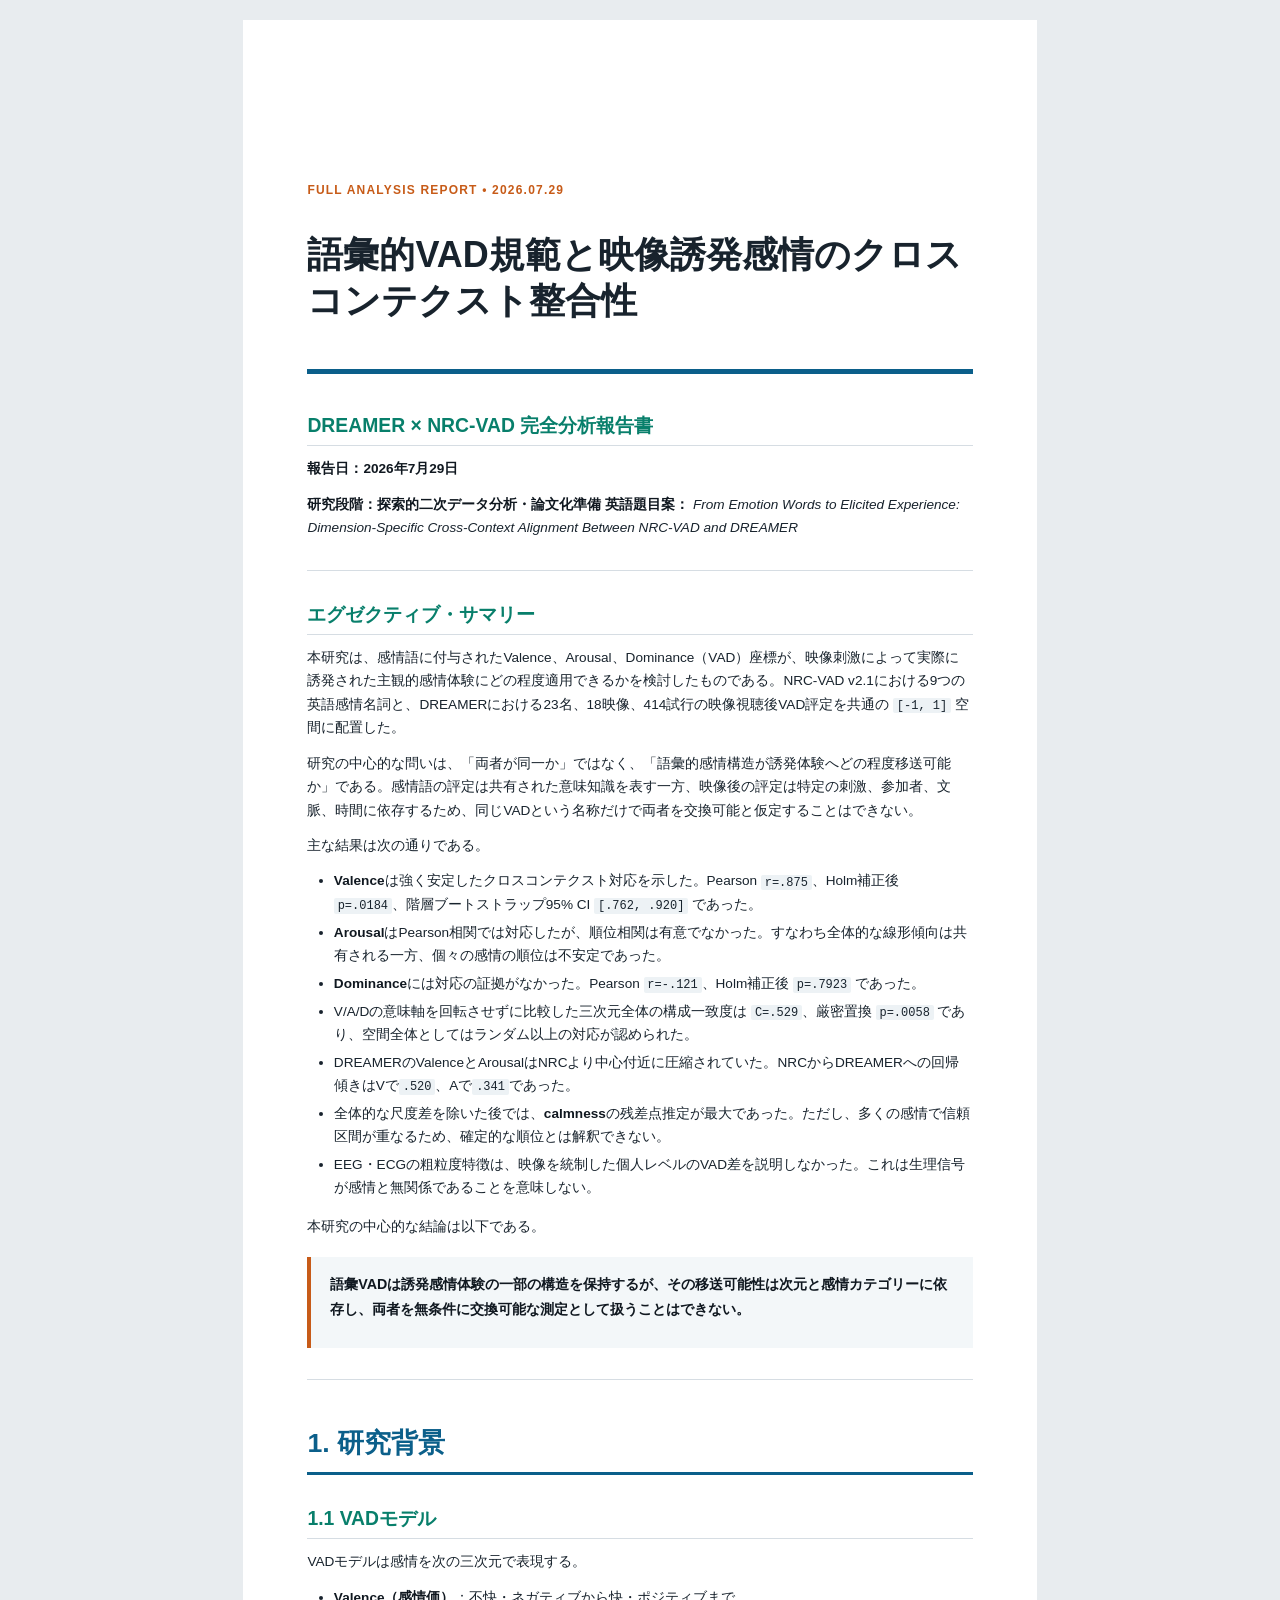
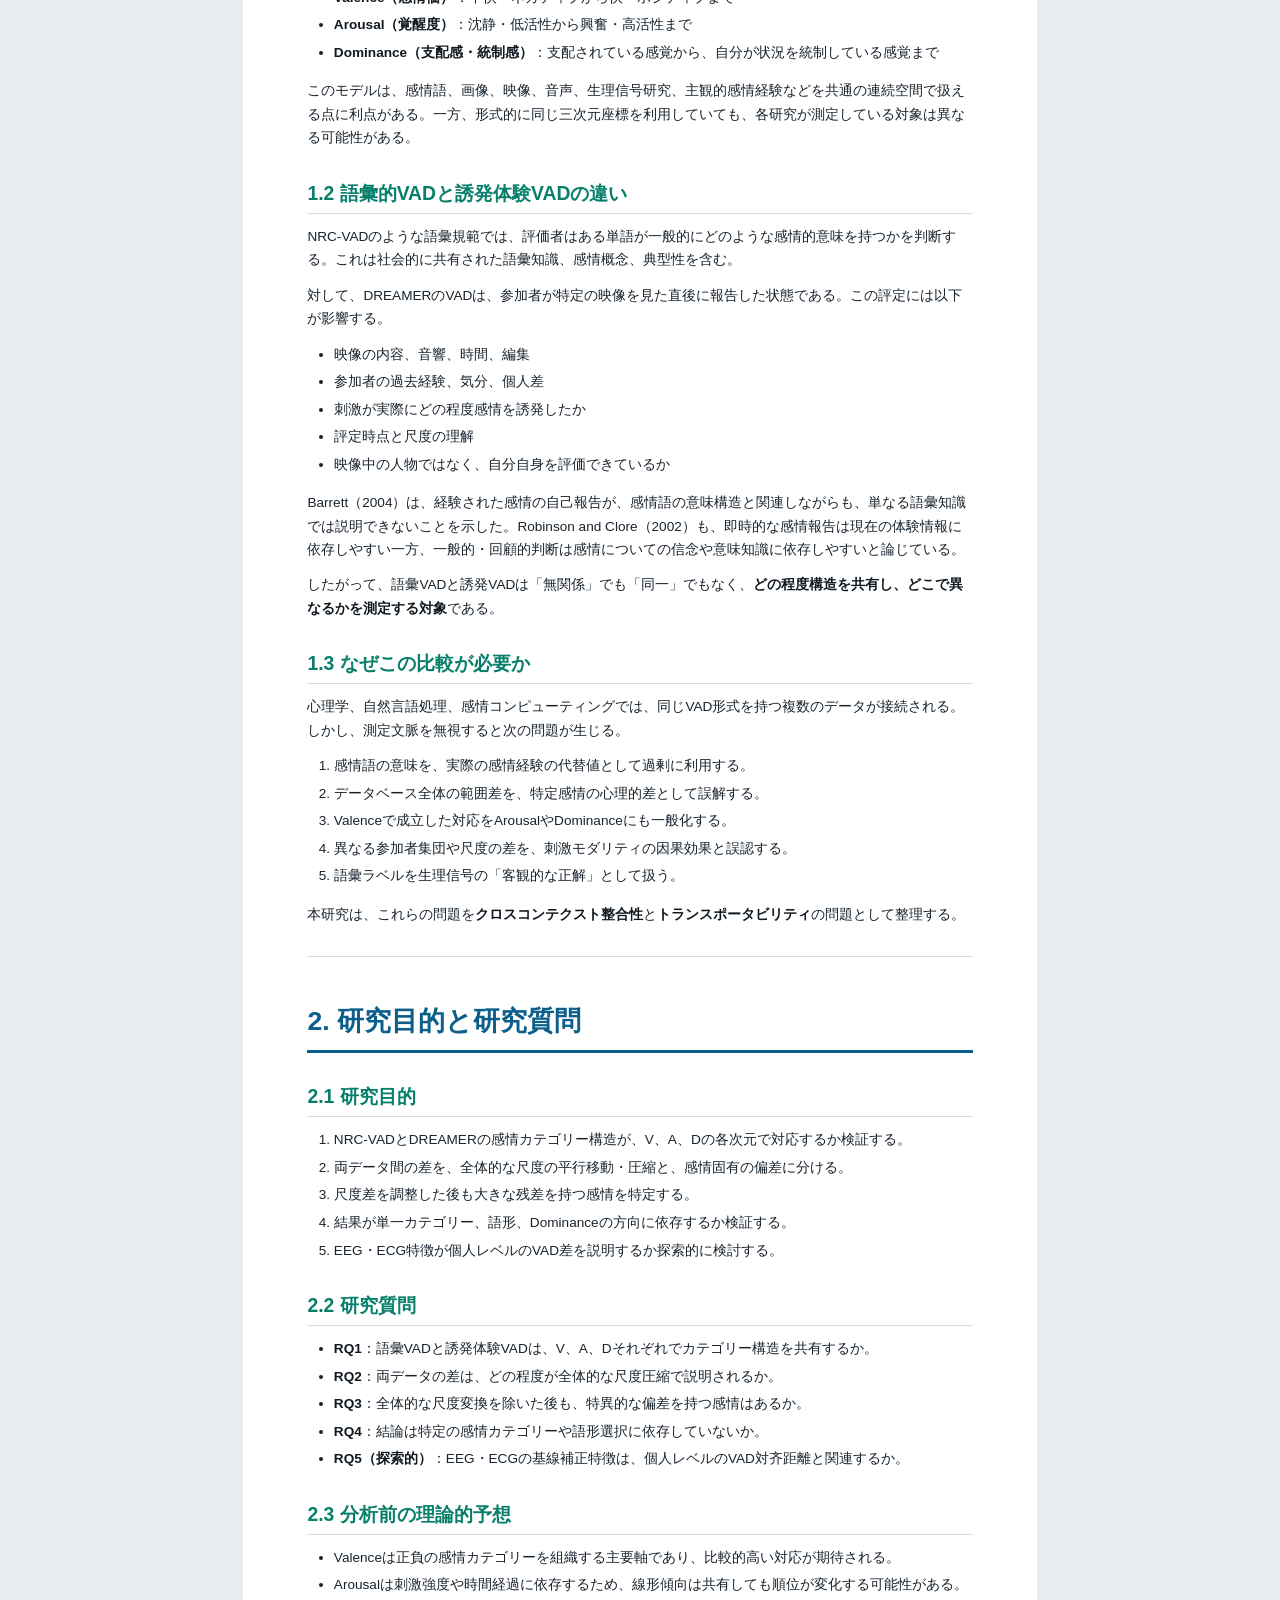
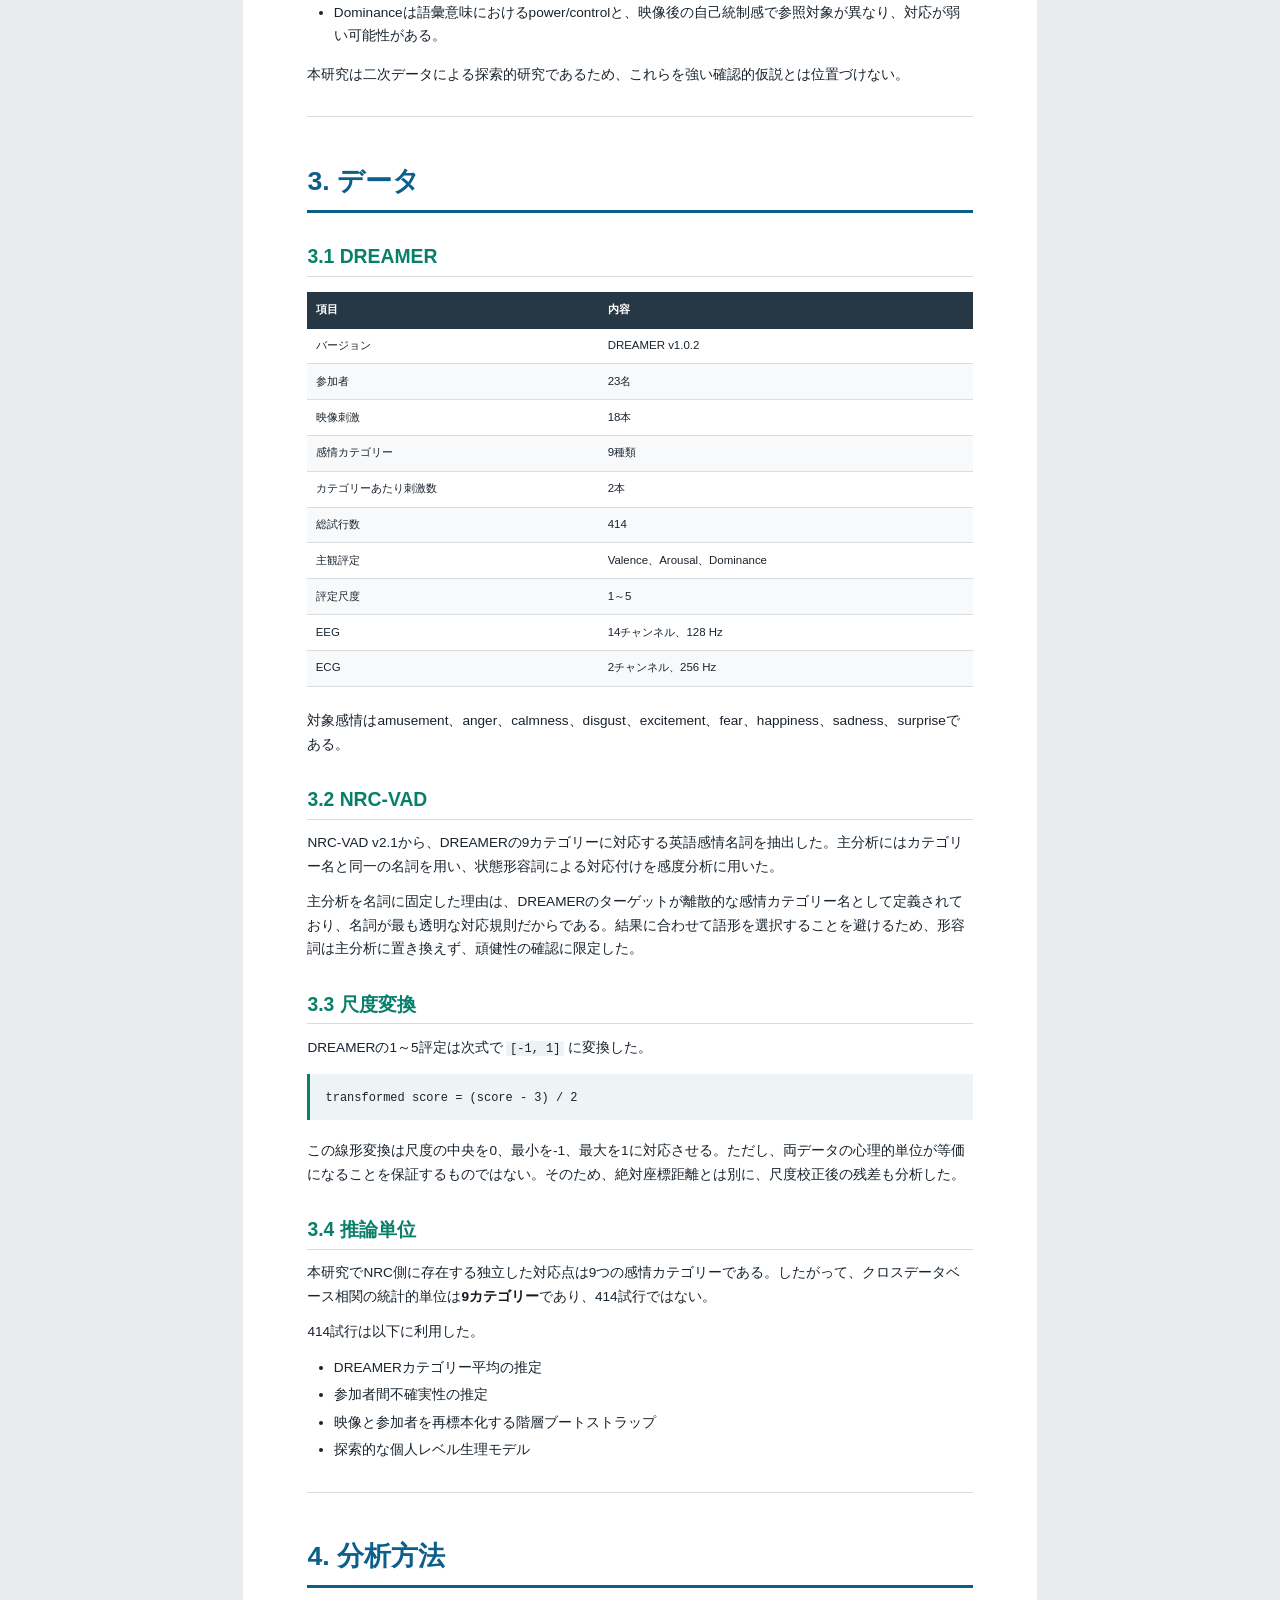
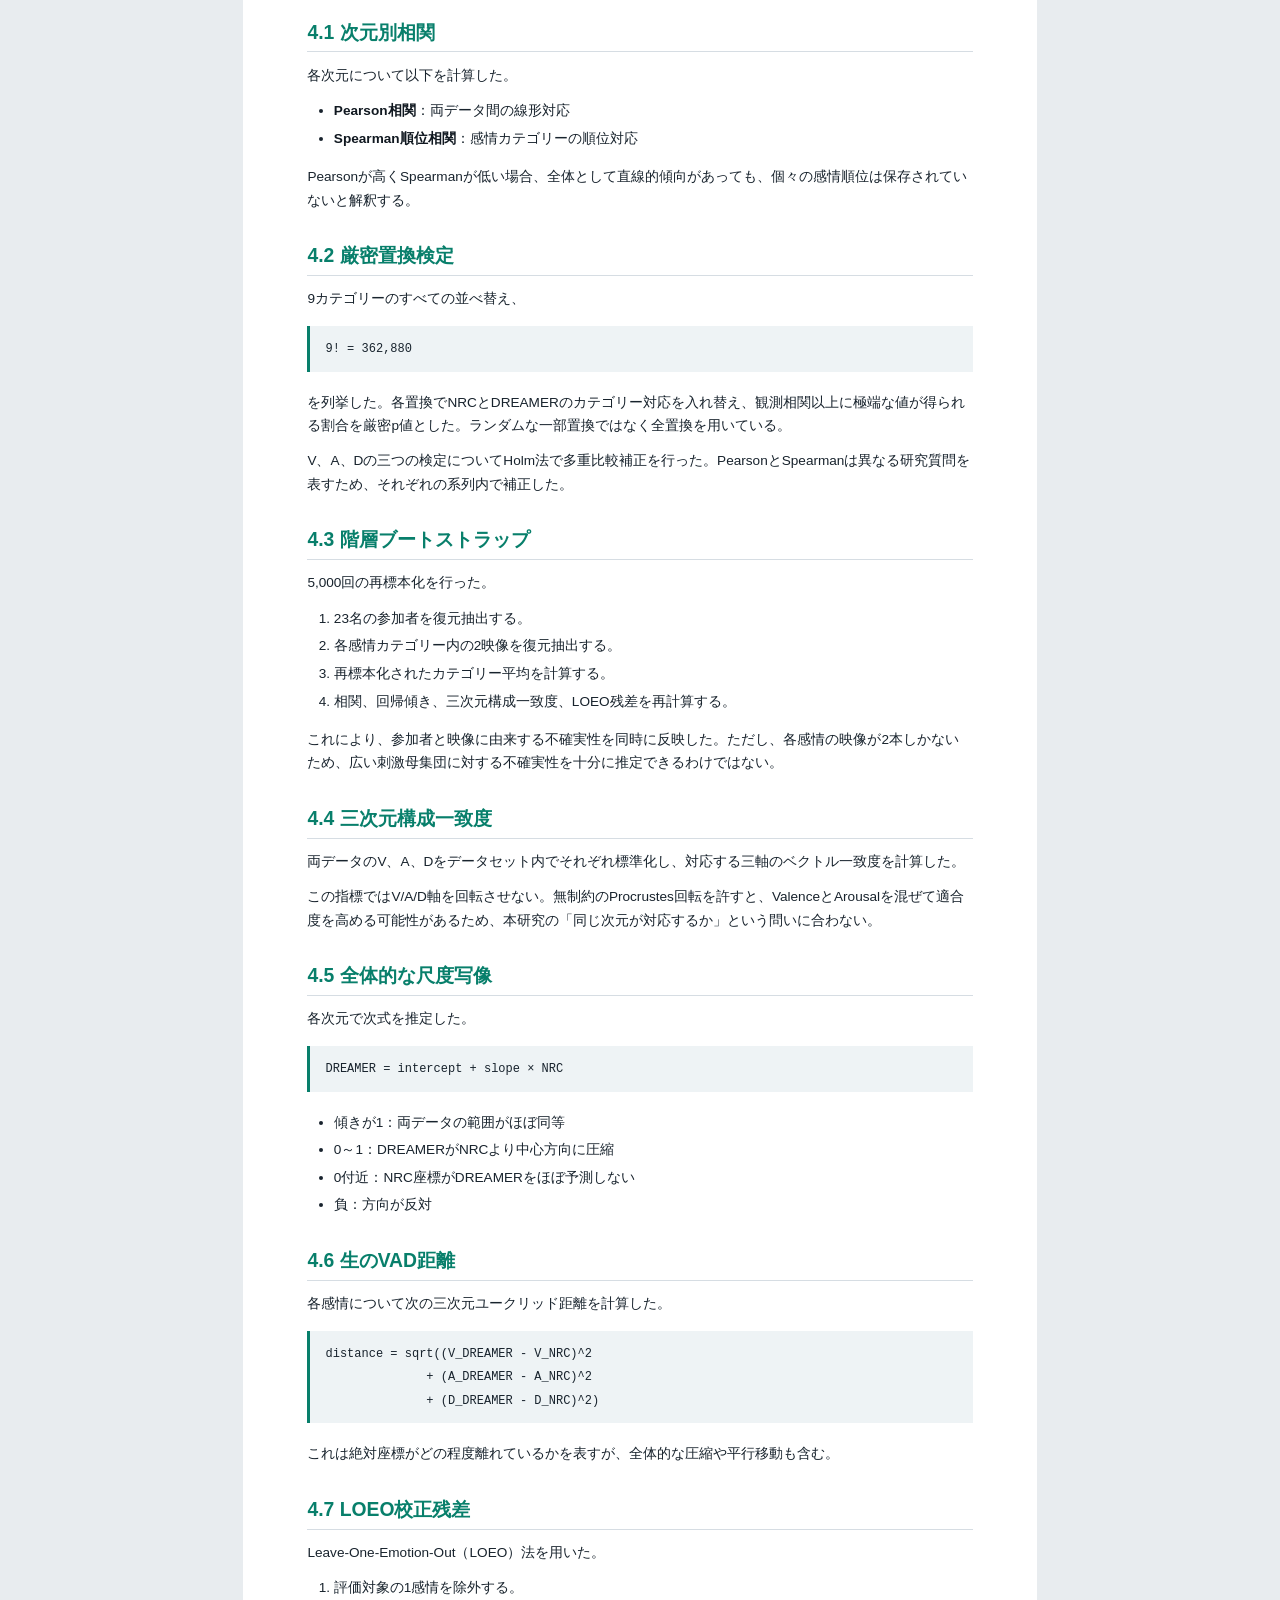
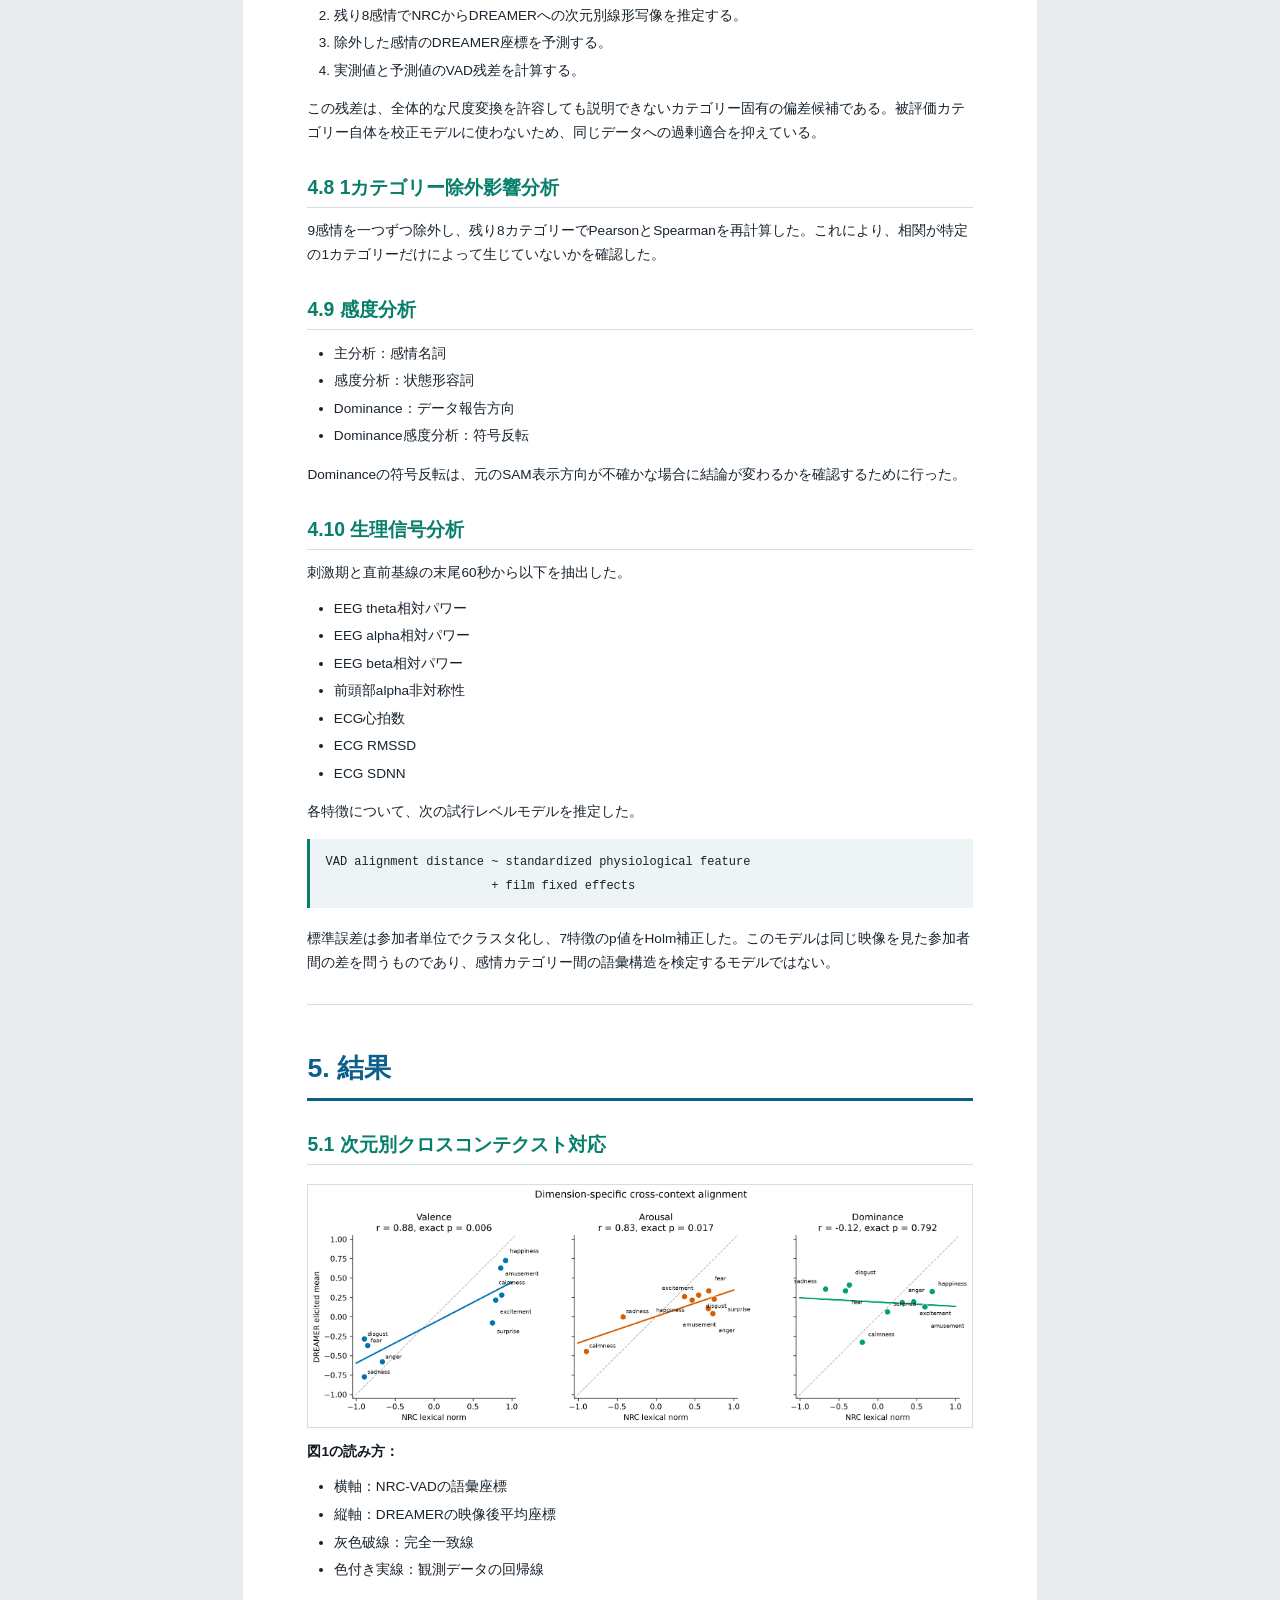
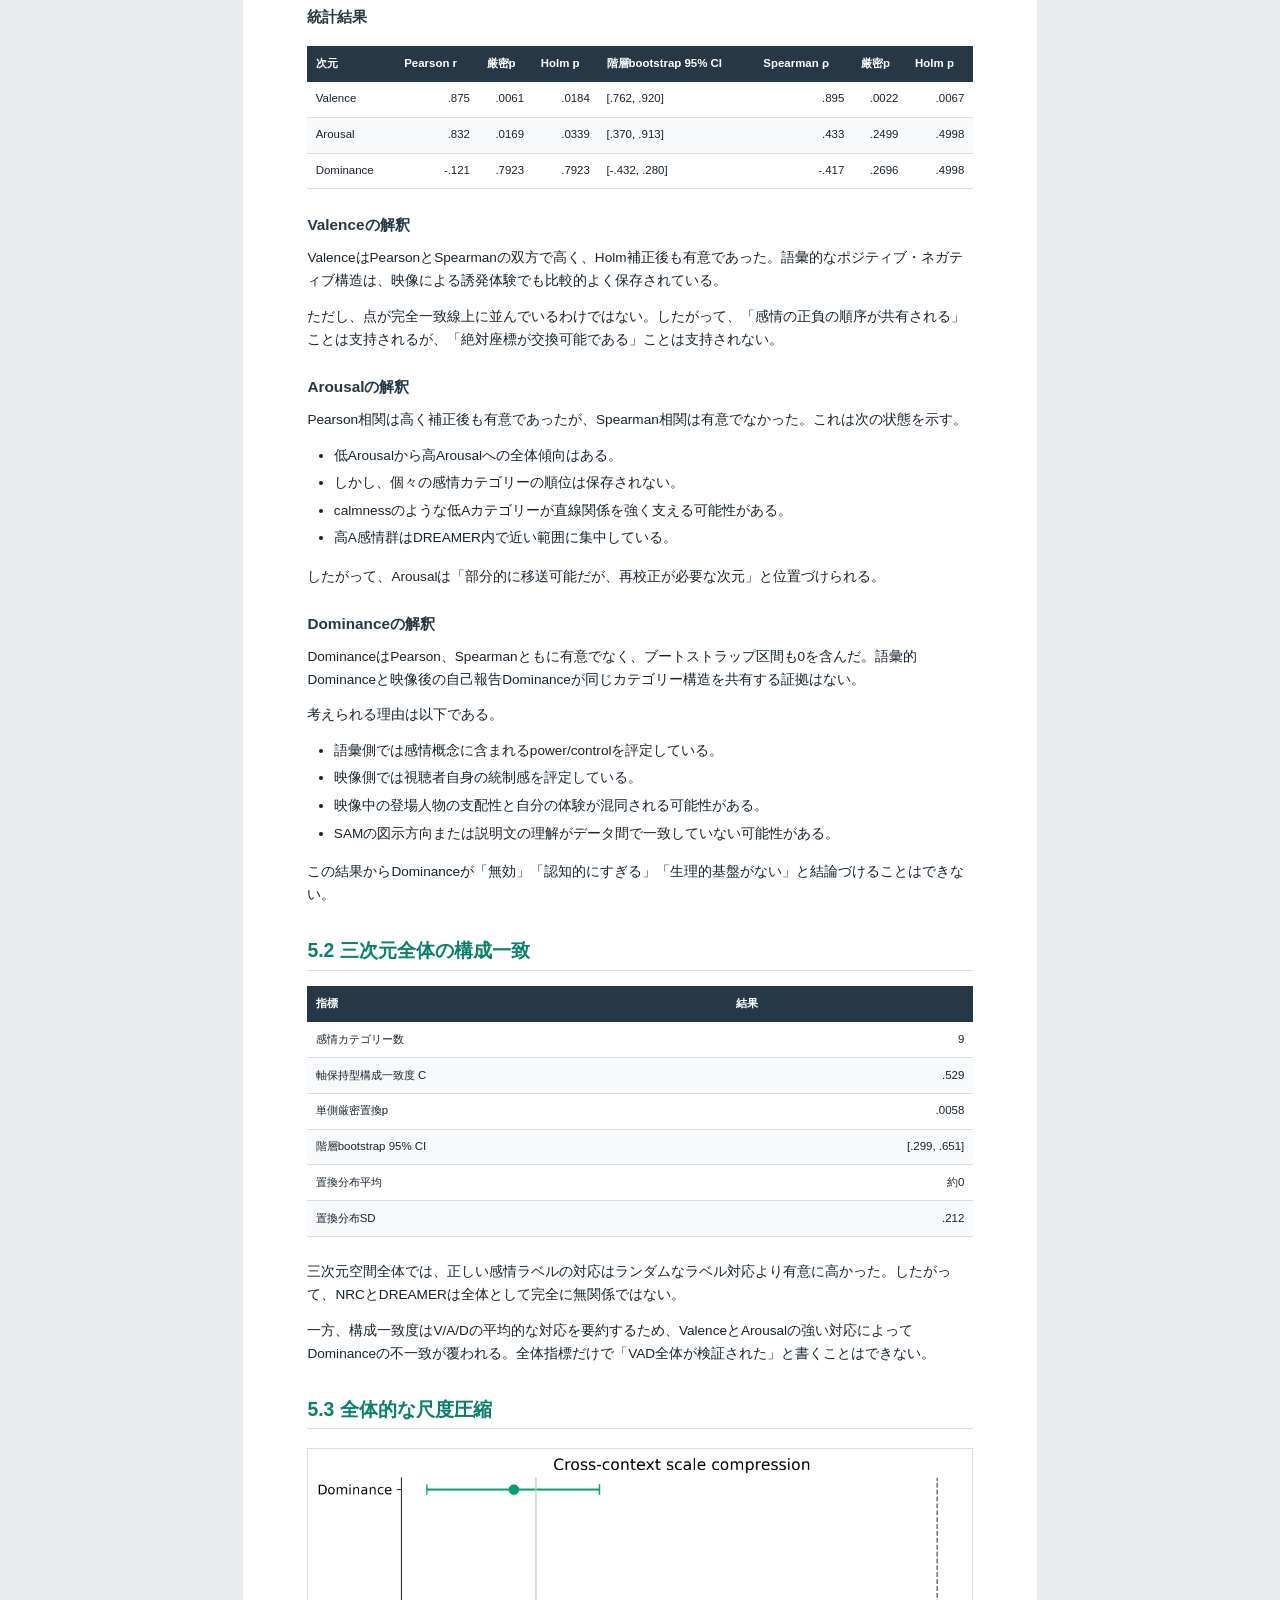
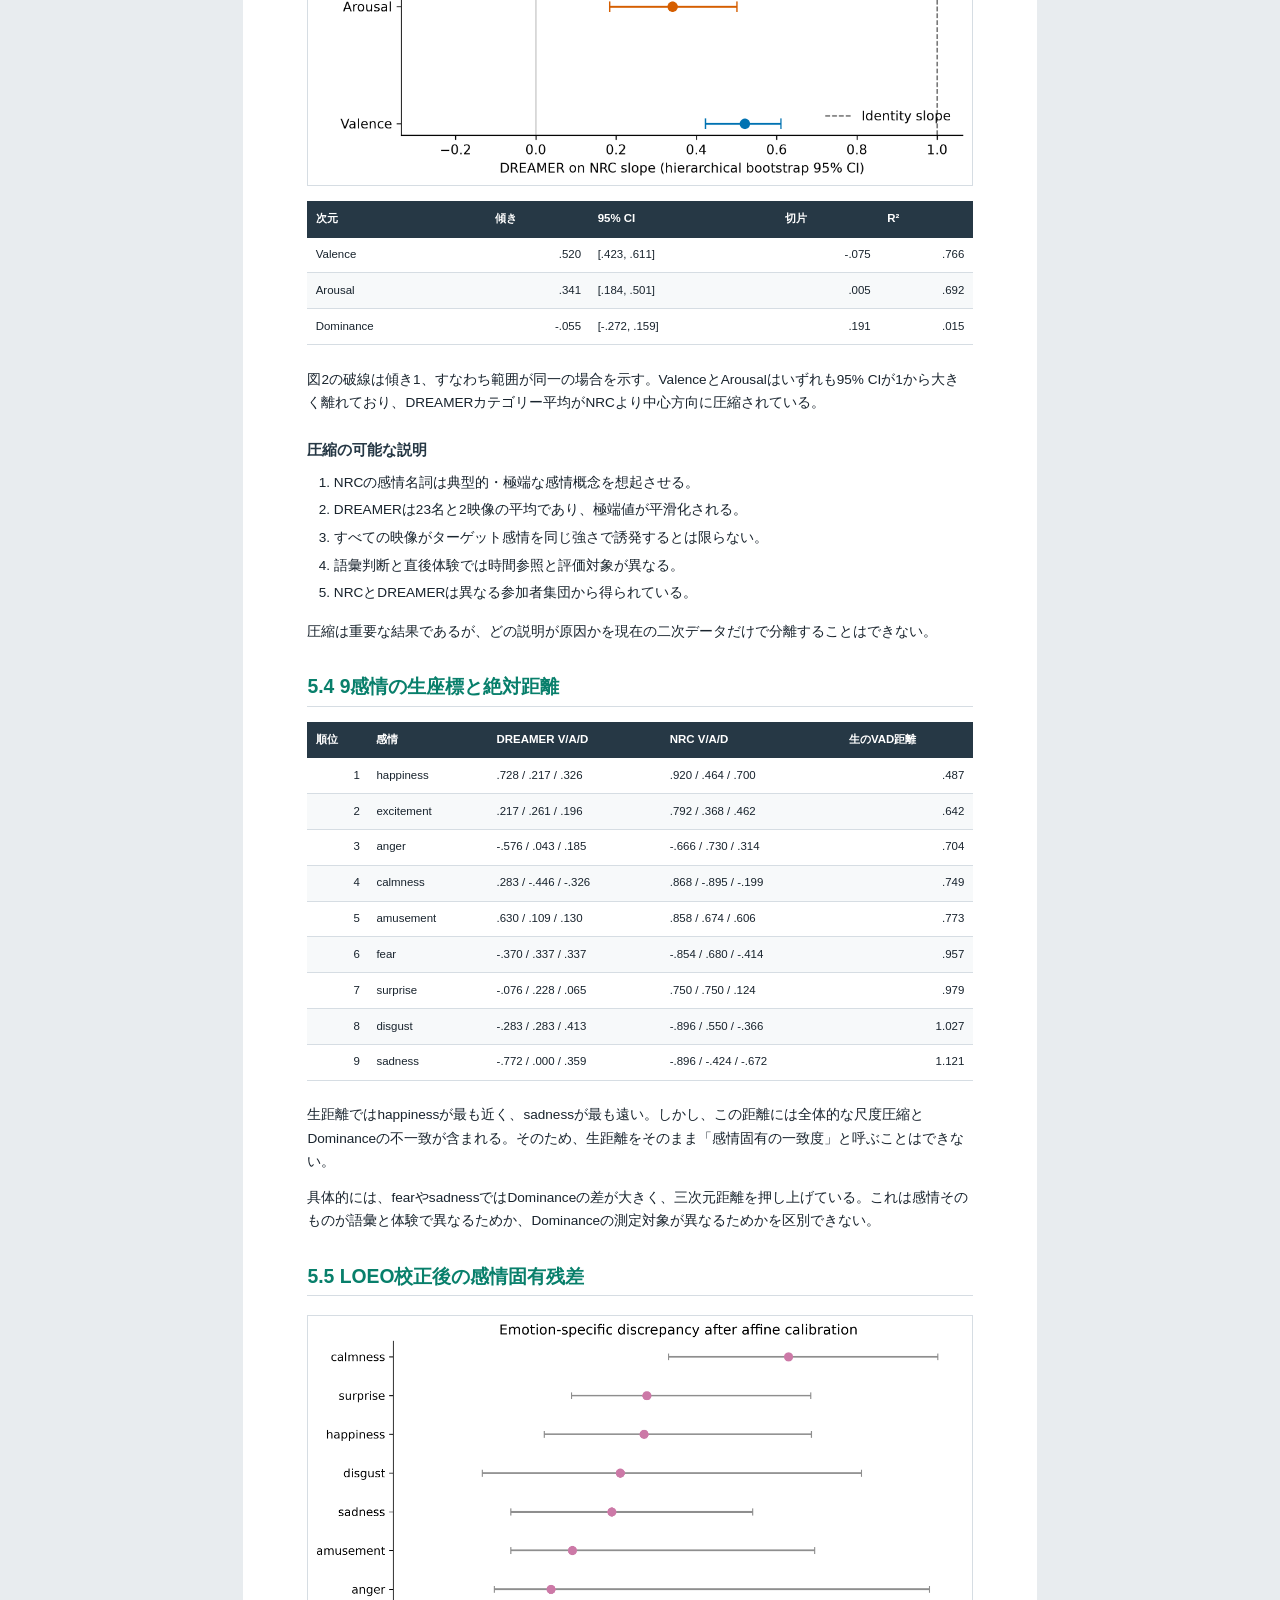
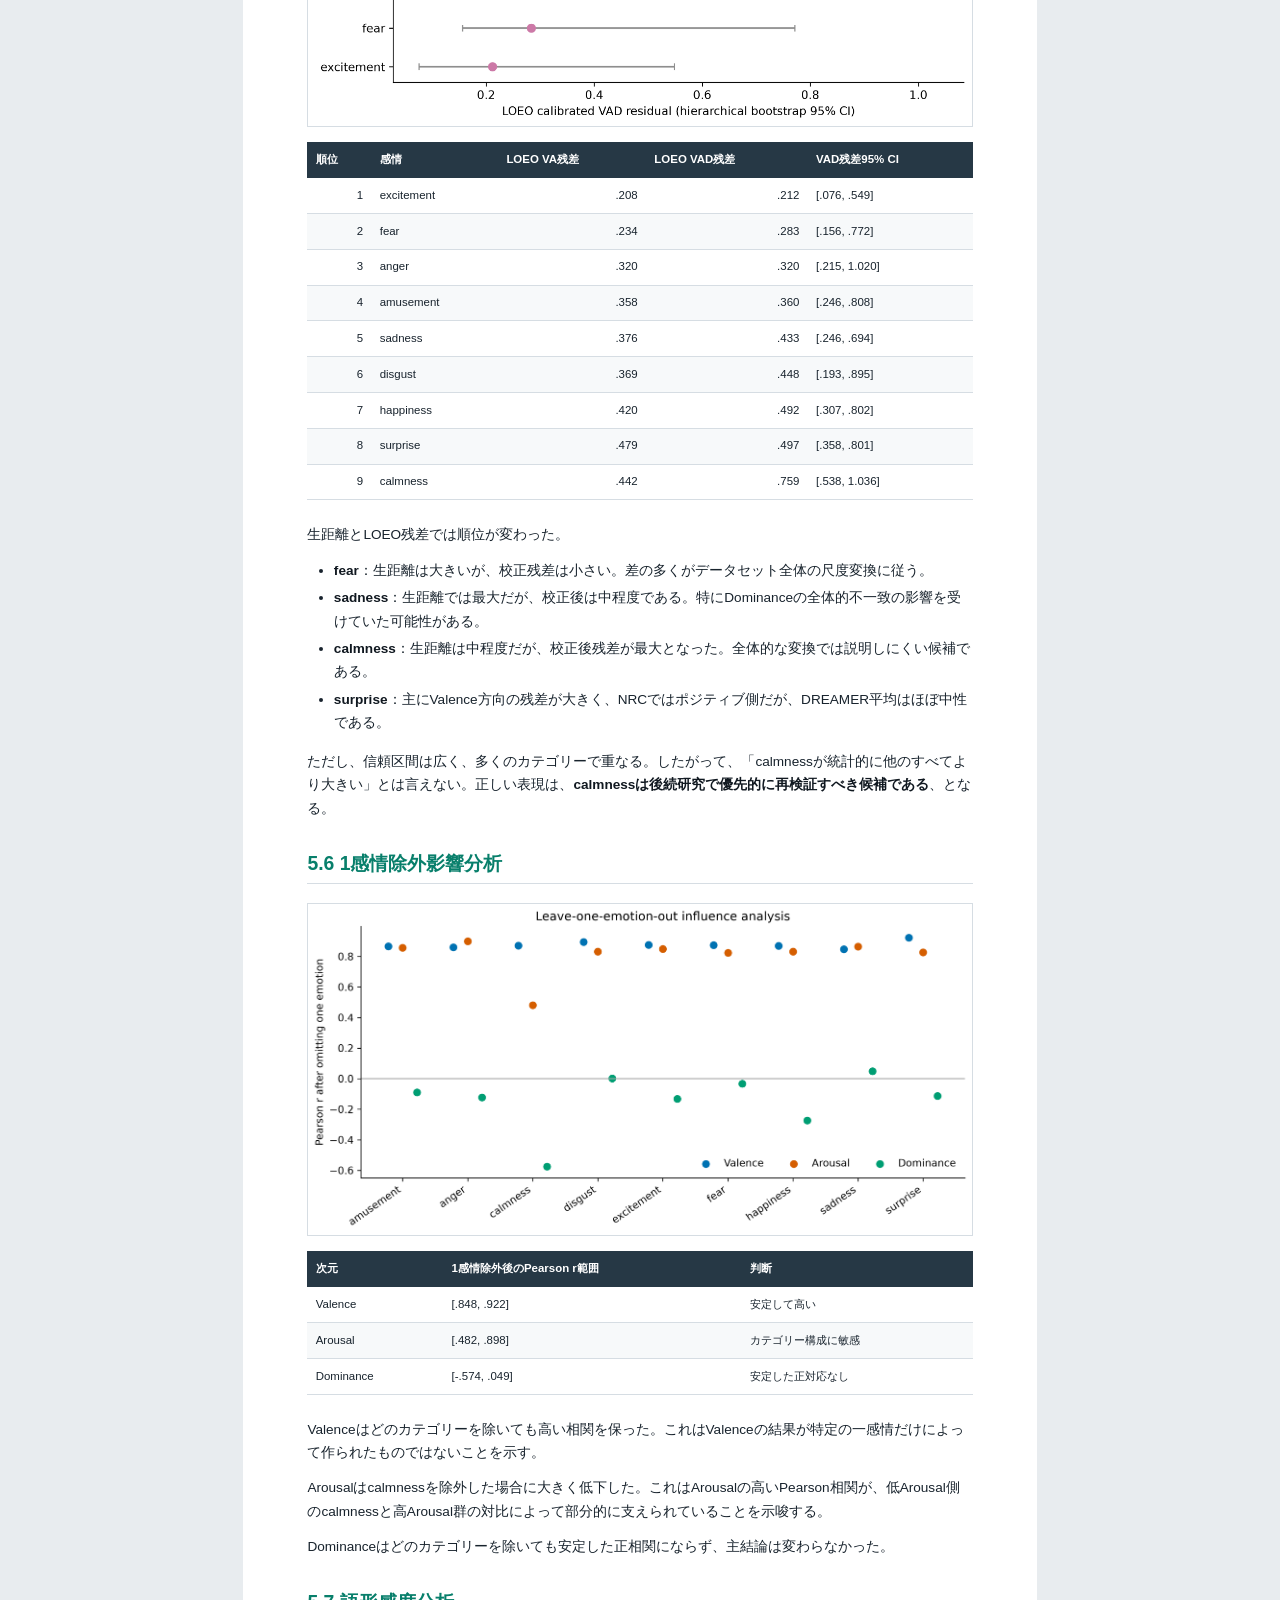
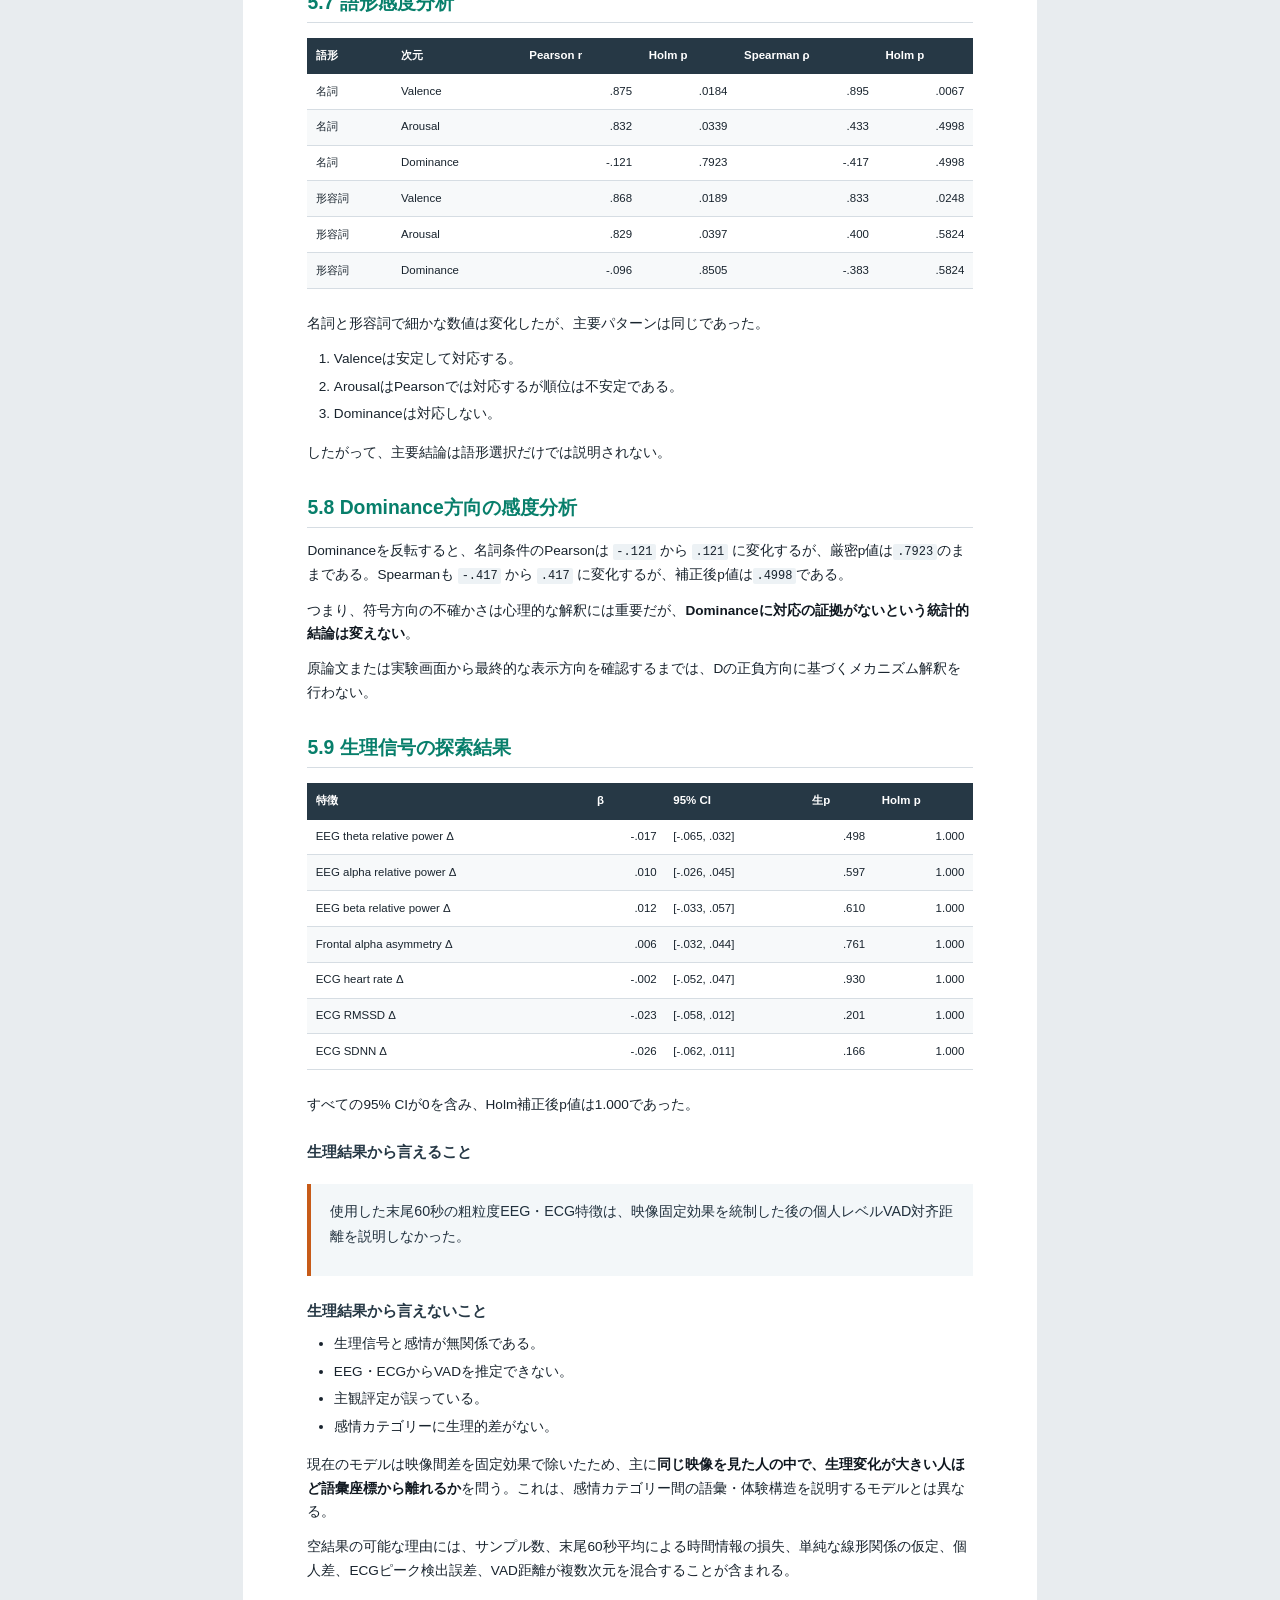
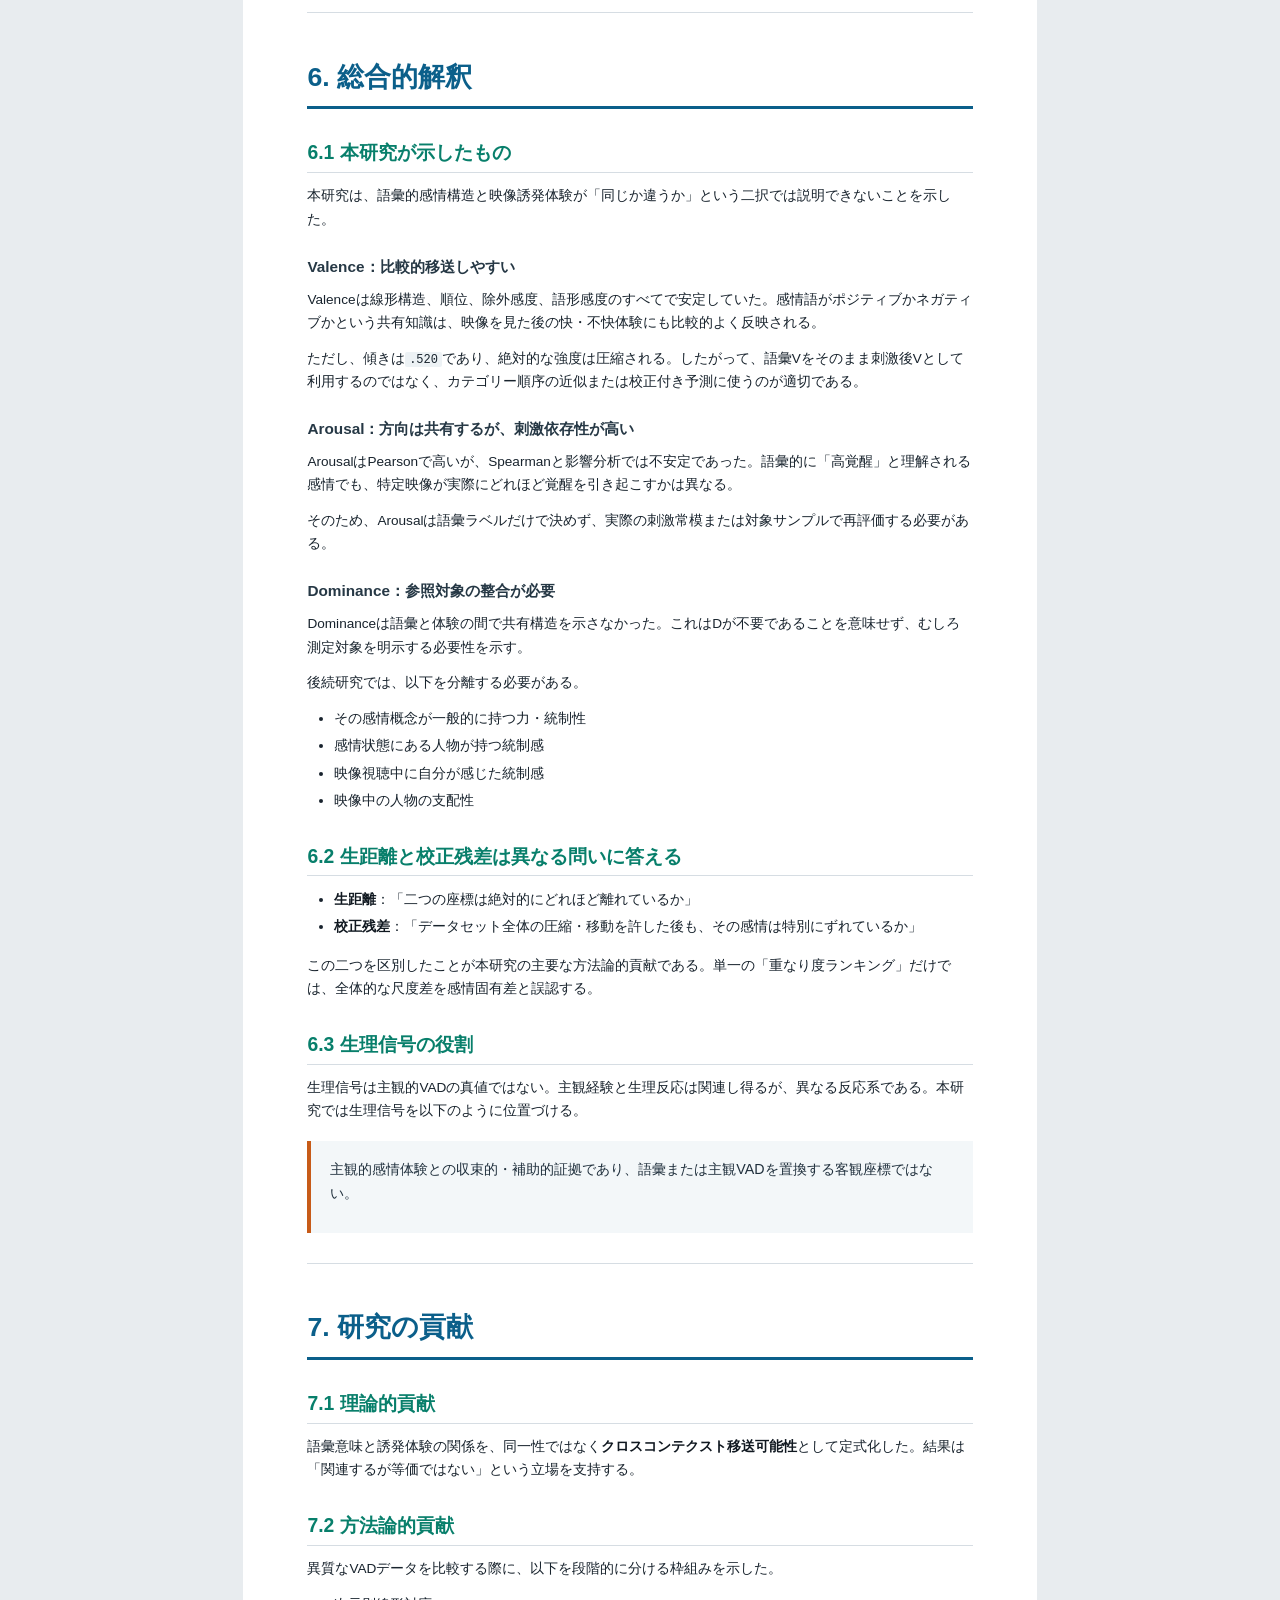
==== paper/DREAMER_NRC_完全分析報告_日本語.html @ 8fc6b948 "Add Japanese full analysis report" ====
<!doctype html>
<html lang="ja">
<head>
<meta charset="utf-8">
<meta name="viewport" content="width=device-width, initial-scale=1">
<title>DREAMER × NRC-VAD 完全分析報告書</title>
<style>
  :root {
    --ink:#18232d;
    --muted:#586674;
    --blue:#0b5f8a;
    --teal:#087f6b;
    --orange:#c75b18;
    --line:#d6dde3;
    --wash:#f3f7f9;
    --dark:#263845;
  }
  @page { size:A4; margin:15mm 16mm 17mm; }
  * { box-sizing:border-box; }
  html { background:#e8ecef; }
  body {
    max-width:210mm;
    margin:20px auto;
    padding:18mm 17mm;
    background:white;
    color:var(--ink);
    font-family:"Noto Sans CJK JP","Yu Gothic","Hiragino Kaku Gothic ProN","Meiryo",Arial,sans-serif;
    font-size:10.2pt;
    line-height:1.72;
  }
  body > h1:first-of-type {
    margin:0 0 10mm;
    padding:25mm 0 12mm;
    border-bottom:5px solid var(--blue);
    font-size:27pt;
    line-height:1.28;
    color:var(--ink);
  }
  body > h1:first-of-type::before {
    content:"FULL ANALYSIS REPORT  •  2026.07.29";
    display:block;
    margin-bottom:9mm;
    color:var(--orange);
    font-size:9pt;
    font-weight:700;
    letter-spacing:1.2px;
  }
  h1 {
    margin:12mm 0 5mm;
    padding-bottom:3mm;
    border-bottom:3px solid var(--blue);
    color:var(--blue);
    font-size:20pt;
    line-height:1.35;
    break-before:page;
    break-after:avoid;
  }
  body > h1:first-of-type { break-before:avoid; }
  h2 {
    margin:8mm 0 3mm;
    padding-bottom:1.5mm;
    border-bottom:1px solid var(--line);
    color:var(--teal);
    font-size:14.5pt;
    line-height:1.4;
    break-after:avoid;
  }
  h3 {
    margin:6mm 0 2mm;
    color:var(--dark);
    font-size:11.5pt;
    break-after:avoid;
  }
  p { margin:0 0 3.2mm; orphans:3; widows:3; }
  strong { color:#101820; }
  blockquote {
    margin:5mm 0;
    padding:4mm 5mm;
    border-left:4px solid var(--orange);
    background:var(--wash);
    color:#20303d;
    font-size:10.7pt;
  }
  ul, ol { margin:2mm 0 4mm; padding-left:7mm; }
  li { margin:1.1mm 0; }
  table {
    width:100%;
    margin:4mm 0 6mm;
    border-collapse:collapse;
    font-size:8.6pt;
    break-inside:avoid;
  }
  th {
    padding:2.2mm;
    background:var(--dark);
    color:white;
    text-align:left;
    font-weight:600;
  }
  td {
    padding:2mm 2.2mm;
    border-bottom:1px solid var(--line);
    vertical-align:top;
  }
  tbody tr:nth-child(even) { background:#f7f9fa; }
  code {
    padding:.2mm 1mm;
    border-radius:2px;
    background:#edf2f5;
    font-family:Consolas,"SFMono-Regular",monospace;
    font-size:9pt;
  }
  pre {
    margin:4mm 0 5mm;
    padding:3mm 4mm;
    border-left:3px solid var(--teal);
    background:#eef3f5;
    white-space:pre-wrap;
    break-inside:avoid;
  }
  pre code { padding:0; background:transparent; }
  a { color:var(--blue); text-decoration:none; word-break:break-all; }
  img {
    display:block;
    width:100%;
    max-height:160mm;
    margin:5mm auto 2mm;
    object-fit:contain;
    border:1px solid var(--line);
    break-inside:avoid;
  }
  hr { margin:8mm 0; border:0; border-top:1px solid var(--line); }
  @media print {
    html, body { background:white; }
    body { max-width:none; margin:0; padding:0; }
    a { color:inherit; }
    -webkit-print-color-adjust:exact;
    print-color-adjust:exact;
  }
</style>
</head>
<body>
<h1>語彙的VAD規範と映像誘発感情のクロスコンテクスト整合性</h1>
<h2>DREAMER × NRC-VAD 完全分析報告書</h2>
<p><strong>報告日：2026年7月29日</strong></p>
<p><strong>研究段階：探索的二次データ分析・論文化準備</strong>
<strong>英語題目案：</strong> <em>From Emotion Words to Elicited Experience: Dimension-Specific Cross-Context Alignment Between NRC-VAD and DREAMER</em></p>
<hr>
<h2>エグゼクティブ・サマリー</h2>
<p>本研究は、感情語に付与されたValence、Arousal、Dominance（VAD）座標が、映像刺激によって実際に誘発された主観的感情体験にどの程度適用できるかを検討したものである。NRC-VAD v2.1における9つの英語感情名詞と、DREAMERにおける23名、18映像、414試行の映像視聴後VAD評定を共通の <code>[-1, 1]</code> 空間に配置した。</p>
<p>研究の中心的な問いは、「両者が同一か」ではなく、「語彙的感情構造が誘発体験へどの程度移送可能か」である。感情語の評定は共有された意味知識を表す一方、映像後の評定は特定の刺激、参加者、文脈、時間に依存するため、同じVADという名称だけで両者を交換可能と仮定することはできない。</p>
<p>主な結果は次の通りである。</p>
<ul>
<li><strong>Valence</strong>は強く安定したクロスコンテクスト対応を示した。Pearson <code>r=.875</code>、Holm補正後 <code>p=.0184</code>、階層ブートストラップ95% CI <code>[.762, .920]</code> であった。</li>
<li><strong>Arousal</strong>はPearson相関では対応したが、順位相関は有意でなかった。すなわち全体的な線形傾向は共有される一方、個々の感情の順位は不安定であった。</li>
<li><strong>Dominance</strong>には対応の証拠がなかった。Pearson <code>r=-.121</code>、Holm補正後 <code>p=.7923</code> であった。</li>
<li>V/A/Dの意味軸を回転させずに比較した三次元全体の構成一致度は <code>C=.529</code>、厳密置換 <code>p=.0058</code> であり、空間全体としてはランダム以上の対応が認められた。</li>
<li>DREAMERのValenceとArousalはNRCより中心付近に圧縮されていた。NRCからDREAMERへの回帰傾きはVで<code>.520</code>、Aで<code>.341</code>であった。</li>
<li>全体的な尺度差を除いた後では、<strong>calmness</strong>の残差点推定が最大であった。ただし、多くの感情で信頼区間が重なるため、確定的な順位とは解釈できない。</li>
<li>EEG・ECGの粗粒度特徴は、映像を統制した個人レベルのVAD差を説明しなかった。これは生理信号が感情と無関係であることを意味しない。</li>
</ul>
<p>本研究の中心的な結論は以下である。</p>
<blockquote>
<p><strong>語彙VADは誘発感情体験の一部の構造を保持するが、その移送可能性は次元と感情カテゴリーに依存し、両者を無条件に交換可能な測定として扱うことはできない。</strong></p>
</blockquote>
<hr>
<h1>1. 研究背景</h1>
<h2>1.1 VADモデル</h2>
<p>VADモデルは感情を次の三次元で表現する。</p>
<ul>
<li><strong>Valence（感情価）</strong>：不快・ネガティブから快・ポジティブまで</li>
<li><strong>Arousal（覚醒度）</strong>：沈静・低活性から興奮・高活性まで</li>
<li><strong>Dominance（支配感・統制感）</strong>：支配されている感覚から、自分が状況を統制している感覚まで</li>
</ul>
<p>このモデルは、感情語、画像、映像、音声、生理信号研究、主観的感情経験などを共通の連続空間で扱える点に利点がある。一方、形式的に同じ三次元座標を利用していても、各研究が測定している対象は異なる可能性がある。</p>
<h2>1.2 語彙的VADと誘発体験VADの違い</h2>
<p>NRC-VADのような語彙規範では、評価者はある単語が一般的にどのような感情的意味を持つかを判断する。これは社会的に共有された語彙知識、感情概念、典型性を含む。</p>
<p>対して、DREAMERのVADは、参加者が特定の映像を見た直後に報告した状態である。この評定には以下が影響する。</p>
<ul>
<li>映像の内容、音響、時間、編集</li>
<li>参加者の過去経験、気分、個人差</li>
<li>刺激が実際にどの程度感情を誘発したか</li>
<li>評定時点と尺度の理解</li>
<li>映像中の人物ではなく、自分自身を評価できているか</li>
</ul>
<p>Barrett（2004）は、経験された感情の自己報告が、感情語の意味構造と関連しながらも、単なる語彙知識では説明できないことを示した。Robinson and Clore（2002）も、即時的な感情報告は現在の体験情報に依存しやすい一方、一般的・回顧的判断は感情についての信念や意味知識に依存しやすいと論じている。</p>
<p>したがって、語彙VADと誘発VADは「無関係」でも「同一」でもなく、<strong>どの程度構造を共有し、どこで異なるかを測定する対象</strong>である。</p>
<h2>1.3 なぜこの比較が必要か</h2>
<p>心理学、自然言語処理、感情コンピューティングでは、同じVAD形式を持つ複数のデータが接続される。しかし、測定文脈を無視すると次の問題が生じる。</p>
<ol>
<li>感情語の意味を、実際の感情経験の代替値として過剰に利用する。</li>
<li>データベース全体の範囲差を、特定感情の心理的差として誤解する。</li>
<li>Valenceで成立した対応をArousalやDominanceにも一般化する。</li>
<li>異なる参加者集団や尺度の差を、刺激モダリティの因果効果と誤認する。</li>
<li>語彙ラベルを生理信号の「客観的な正解」として扱う。</li>
</ol>
<p>本研究は、これらの問題を<strong>クロスコンテクスト整合性</strong>と<strong>トランスポータビリティ</strong>の問題として整理する。</p>
<hr>
<h1>2. 研究目的と研究質問</h1>
<h2>2.1 研究目的</h2>
<ol>
<li>NRC-VADとDREAMERの感情カテゴリー構造が、V、A、Dの各次元で対応するか検証する。</li>
<li>両データ間の差を、全体的な尺度の平行移動・圧縮と、感情固有の偏差に分ける。</li>
<li>尺度差を調整した後も大きな残差を持つ感情を特定する。</li>
<li>結果が単一カテゴリー、語形、Dominanceの方向に依存するか検証する。</li>
<li>EEG・ECG特徴が個人レベルのVAD差を説明するか探索的に検討する。</li>
</ol>
<h2>2.2 研究質問</h2>
<ul>
<li><strong>RQ1</strong>：語彙VADと誘発体験VADは、V、A、Dそれぞれでカテゴリー構造を共有するか。</li>
<li><strong>RQ2</strong>：両データの差は、どの程度が全体的な尺度圧縮で説明されるか。</li>
<li><strong>RQ3</strong>：全体的な尺度変換を除いた後も、特異的な偏差を持つ感情はあるか。</li>
<li><strong>RQ4</strong>：結論は特定の感情カテゴリーや語形選択に依存していないか。</li>
<li><strong>RQ5（探索的）</strong>：EEG・ECGの基線補正特徴は、個人レベルのVAD対齐距離と関連するか。</li>
</ul>
<h2>2.3 分析前の理論的予想</h2>
<ul>
<li>Valenceは正負の感情カテゴリーを組織する主要軸であり、比較的高い対応が期待される。</li>
<li>Arousalは刺激強度や時間経過に依存するため、線形傾向は共有しても順位が変化する可能性がある。</li>
<li>Dominanceは語彙意味におけるpower/controlと、映像後の自己統制感で参照対象が異なり、対応が弱い可能性がある。</li>
</ul>
<p>本研究は二次データによる探索的研究であるため、これらを強い確認的仮説とは位置づけない。</p>
<hr>
<h1>3. データ</h1>
<h2>3.1 DREAMER</h2>
<table>
<thead>
<tr>
<th>項目</th>
<th>内容</th>
</tr>
</thead>
<tbody><tr>
<td>バージョン</td>
<td>DREAMER v1.0.2</td>
</tr>
<tr>
<td>参加者</td>
<td>23名</td>
</tr>
<tr>
<td>映像刺激</td>
<td>18本</td>
</tr>
<tr>
<td>感情カテゴリー</td>
<td>9種類</td>
</tr>
<tr>
<td>カテゴリーあたり刺激数</td>
<td>2本</td>
</tr>
<tr>
<td>総試行数</td>
<td>414</td>
</tr>
<tr>
<td>主観評定</td>
<td>Valence、Arousal、Dominance</td>
</tr>
<tr>
<td>評定尺度</td>
<td>1～5</td>
</tr>
<tr>
<td>EEG</td>
<td>14チャンネル、128 Hz</td>
</tr>
<tr>
<td>ECG</td>
<td>2チャンネル、256 Hz</td>
</tr>
</tbody></table>
<p>対象感情はamusement、anger、calmness、disgust、excitement、fear、happiness、sadness、surpriseである。</p>
<h2>3.2 NRC-VAD</h2>
<p>NRC-VAD v2.1から、DREAMERの9カテゴリーに対応する英語感情名詞を抽出した。主分析にはカテゴリー名と同一の名詞を用い、状態形容詞による対応付けを感度分析に用いた。</p>
<p>主分析を名詞に固定した理由は、DREAMERのターゲットが離散的な感情カテゴリー名として定義されており、名詞が最も透明な対応規則だからである。結果に合わせて語形を選択することを避けるため、形容詞は主分析に置き換えず、頑健性の確認に限定した。</p>
<h2>3.3 尺度変換</h2>
<p>DREAMERの1～5評定は次式で <code>[-1, 1]</code> に変換した。</p>
<pre><code class="language-text">transformed score = (score - 3) / 2
</code></pre>
<p>この線形変換は尺度の中央を0、最小を-1、最大を1に対応させる。ただし、両データの心理的単位が等価になることを保証するものではない。そのため、絶対座標距離とは別に、尺度校正後の残差も分析した。</p>
<h2>3.4 推論単位</h2>
<p>本研究でNRC側に存在する独立した対応点は9つの感情カテゴリーである。したがって、クロスデータベース相関の統計的単位は<strong>9カテゴリー</strong>であり、414試行ではない。</p>
<p>414試行は以下に利用した。</p>
<ul>
<li>DREAMERカテゴリー平均の推定</li>
<li>参加者間不確実性の推定</li>
<li>映像と参加者を再標本化する階層ブートストラップ</li>
<li>探索的な個人レベル生理モデル</li>
</ul>
<hr>
<h1>4. 分析方法</h1>
<h2>4.1 次元別相関</h2>
<p>各次元について以下を計算した。</p>
<ul>
<li><strong>Pearson相関</strong>：両データ間の線形対応</li>
<li><strong>Spearman順位相関</strong>：感情カテゴリーの順位対応</li>
</ul>
<p>Pearsonが高くSpearmanが低い場合、全体として直線的傾向があっても、個々の感情順位は保存されていないと解釈する。</p>
<h2>4.2 厳密置換検定</h2>
<p>9カテゴリーのすべての並べ替え、</p>
<pre><code class="language-text">9! = 362,880
</code></pre>
<p>を列挙した。各置換でNRCとDREAMERのカテゴリー対応を入れ替え、観測相関以上に極端な値が得られる割合を厳密p値とした。ランダムな一部置換ではなく全置換を用いている。</p>
<p>V、A、Dの三つの検定についてHolm法で多重比較補正を行った。PearsonとSpearmanは異なる研究質問を表すため、それぞれの系列内で補正した。</p>
<h2>4.3 階層ブートストラップ</h2>
<p>5,000回の再標本化を行った。</p>
<ol>
<li>23名の参加者を復元抽出する。</li>
<li>各感情カテゴリー内の2映像を復元抽出する。</li>
<li>再標本化されたカテゴリー平均を計算する。</li>
<li>相関、回帰傾き、三次元構成一致度、LOEO残差を再計算する。</li>
</ol>
<p>これにより、参加者と映像に由来する不確実性を同時に反映した。ただし、各感情の映像が2本しかないため、広い刺激母集団に対する不確実性を十分に推定できるわけではない。</p>
<h2>4.4 三次元構成一致度</h2>
<p>両データのV、A、Dをデータセット内でそれぞれ標準化し、対応する三軸のベクトル一致度を計算した。</p>
<p>この指標ではV/A/D軸を回転させない。無制約のProcrustes回転を許すと、ValenceとArousalを混ぜて適合度を高める可能性があるため、本研究の「同じ次元が対応するか」という問いに合わない。</p>
<h2>4.5 全体的な尺度写像</h2>
<p>各次元で次式を推定した。</p>
<pre><code class="language-text">DREAMER = intercept + slope × NRC
</code></pre>
<ul>
<li>傾きが1：両データの範囲がほぼ同等</li>
<li>0～1：DREAMERがNRCより中心方向に圧縮</li>
<li>0付近：NRC座標がDREAMERをほぼ予測しない</li>
<li>負：方向が反対</li>
</ul>
<h2>4.6 生のVAD距離</h2>
<p>各感情について次の三次元ユークリッド距離を計算した。</p>
<pre><code class="language-text">distance = sqrt((V_DREAMER - V_NRC)^2
              + (A_DREAMER - A_NRC)^2
              + (D_DREAMER - D_NRC)^2)
</code></pre>
<p>これは絶対座標がどの程度離れているかを表すが、全体的な圧縮や平行移動も含む。</p>
<h2>4.7 LOEO校正残差</h2>
<p>Leave-One-Emotion-Out（LOEO）法を用いた。</p>
<ol>
<li>評価対象の1感情を除外する。</li>
<li>残り8感情でNRCからDREAMERへの次元別線形写像を推定する。</li>
<li>除外した感情のDREAMER座標を予測する。</li>
<li>実測値と予測値のVAD残差を計算する。</li>
</ol>
<p>この残差は、全体的な尺度変換を許容しても説明できないカテゴリー固有の偏差候補である。被評価カテゴリー自体を校正モデルに使わないため、同じデータへの過剰適合を抑えている。</p>
<h2>4.8 1カテゴリー除外影響分析</h2>
<p>9感情を一つずつ除外し、残り8カテゴリーでPearsonとSpearmanを再計算した。これにより、相関が特定の1カテゴリーだけによって生じていないかを確認した。</p>
<h2>4.9 感度分析</h2>
<ul>
<li>主分析：感情名詞</li>
<li>感度分析：状態形容詞</li>
<li>Dominance：データ報告方向</li>
<li>Dominance感度分析：符号反転</li>
</ul>
<p>Dominanceの符号反転は、元のSAM表示方向が不確かな場合に結論が変わるかを確認するために行った。</p>
<h2>4.10 生理信号分析</h2>
<p>刺激期と直前基線の末尾60秒から以下を抽出した。</p>
<ul>
<li>EEG theta相対パワー</li>
<li>EEG alpha相対パワー</li>
<li>EEG beta相対パワー</li>
<li>前頭部alpha非対称性</li>
<li>ECG心拍数</li>
<li>ECG RMSSD</li>
<li>ECG SDNN</li>
</ul>
<p>各特徴について、次の試行レベルモデルを推定した。</p>
<pre><code class="language-text">VAD alignment distance ~ standardized physiological feature
                       + film fixed effects
</code></pre>
<p>標準誤差は参加者単位でクラスタ化し、7特徴のp値をHolm補正した。このモデルは同じ映像を見た参加者間の差を問うものであり、感情カテゴリー間の語彙構造を検定するモデルではない。</p>
<hr>
<h1>5. 結果</h1>
<h2>5.1 次元別クロスコンテクスト対応</h2>
<p><img src="[data-uri]" alt="図1　V、A、Dの次元別クロスコンテクスト対応"></p>
<p><strong>図1の読み方：</strong></p>
<ul>
<li>横軸：NRC-VADの語彙座標</li>
<li>縦軸：DREAMERの映像後平均座標</li>
<li>灰色破線：完全一致線</li>
<li>色付き実線：観測データの回帰線</li>
</ul>
<h3>統計結果</h3>
<table>
<thead>
<tr>
<th>次元</th>
<th align="right">Pearson r</th>
<th align="right">厳密p</th>
<th align="right">Holm p</th>
<th>階層bootstrap 95% CI</th>
<th align="right">Spearman ρ</th>
<th align="right">厳密p</th>
<th align="right">Holm p</th>
</tr>
</thead>
<tbody><tr>
<td>Valence</td>
<td align="right">.875</td>
<td align="right">.0061</td>
<td align="right">.0184</td>
<td>[.762, .920]</td>
<td align="right">.895</td>
<td align="right">.0022</td>
<td align="right">.0067</td>
</tr>
<tr>
<td>Arousal</td>
<td align="right">.832</td>
<td align="right">.0169</td>
<td align="right">.0339</td>
<td>[.370, .913]</td>
<td align="right">.433</td>
<td align="right">.2499</td>
<td align="right">.4998</td>
</tr>
<tr>
<td>Dominance</td>
<td align="right">-.121</td>
<td align="right">.7923</td>
<td align="right">.7923</td>
<td>[-.432, .280]</td>
<td align="right">-.417</td>
<td align="right">.2696</td>
<td align="right">.4998</td>
</tr>
</tbody></table>
<h3>Valenceの解釈</h3>
<p>ValenceはPearsonとSpearmanの双方で高く、Holm補正後も有意であった。語彙的なポジティブ・ネガティブ構造は、映像による誘発体験でも比較的よく保存されている。</p>
<p>ただし、点が完全一致線上に並んでいるわけではない。したがって、「感情の正負の順序が共有される」ことは支持されるが、「絶対座標が交換可能である」ことは支持されない。</p>
<h3>Arousalの解釈</h3>
<p>Pearson相関は高く補正後も有意であったが、Spearman相関は有意でなかった。これは次の状態を示す。</p>
<ul>
<li>低Arousalから高Arousalへの全体傾向はある。</li>
<li>しかし、個々の感情カテゴリーの順位は保存されない。</li>
<li>calmnessのような低Aカテゴリーが直線関係を強く支える可能性がある。</li>
<li>高A感情群はDREAMER内で近い範囲に集中している。</li>
</ul>
<p>したがって、Arousalは「部分的に移送可能だが、再校正が必要な次元」と位置づけられる。</p>
<h3>Dominanceの解釈</h3>
<p>DominanceはPearson、Spearmanともに有意でなく、ブートストラップ区間も0を含んだ。語彙的Dominanceと映像後の自己報告Dominanceが同じカテゴリー構造を共有する証拠はない。</p>
<p>考えられる理由は以下である。</p>
<ul>
<li>語彙側では感情概念に含まれるpower/controlを評定している。</li>
<li>映像側では視聴者自身の統制感を評定している。</li>
<li>映像中の登場人物の支配性と自分の体験が混同される可能性がある。</li>
<li>SAMの図示方向または説明文の理解がデータ間で一致していない可能性がある。</li>
</ul>
<p>この結果からDominanceが「無効」「認知的にすぎる」「生理的基盤がない」と結論づけることはできない。</p>
<h2>5.2 三次元全体の構成一致</h2>
<table>
<thead>
<tr>
<th>指標</th>
<th align="right">結果</th>
</tr>
</thead>
<tbody><tr>
<td>感情カテゴリー数</td>
<td align="right">9</td>
</tr>
<tr>
<td>軸保持型構成一致度 C</td>
<td align="right">.529</td>
</tr>
<tr>
<td>単側厳密置換p</td>
<td align="right">.0058</td>
</tr>
<tr>
<td>階層bootstrap 95% CI</td>
<td align="right">[.299, .651]</td>
</tr>
<tr>
<td>置換分布平均</td>
<td align="right">約0</td>
</tr>
<tr>
<td>置換分布SD</td>
<td align="right">.212</td>
</tr>
</tbody></table>
<p>三次元空間全体では、正しい感情ラベルの対応はランダムなラベル対応より有意に高かった。したがって、NRCとDREAMERは全体として完全に無関係ではない。</p>
<p>一方、構成一致度はV/A/Dの平均的な対応を要約するため、ValenceとArousalの強い対応によってDominanceの不一致が覆われる。全体指標だけで「VAD全体が検証された」と書くことはできない。</p>
<h2>5.3 全体的な尺度圧縮</h2>
<p><img src="[data-uri]" alt="図2　NRCからDREAMERへの尺度写像"></p>
<table>
<thead>
<tr>
<th>次元</th>
<th align="right">傾き</th>
<th>95% CI</th>
<th align="right">切片</th>
<th align="right">R²</th>
</tr>
</thead>
<tbody><tr>
<td>Valence</td>
<td align="right">.520</td>
<td>[.423, .611]</td>
<td align="right">-.075</td>
<td align="right">.766</td>
</tr>
<tr>
<td>Arousal</td>
<td align="right">.341</td>
<td>[.184, .501]</td>
<td align="right">.005</td>
<td align="right">.692</td>
</tr>
<tr>
<td>Dominance</td>
<td align="right">-.055</td>
<td>[-.272, .159]</td>
<td align="right">.191</td>
<td align="right">.015</td>
</tr>
</tbody></table>
<p>図2の破線は傾き1、すなわち範囲が同一の場合を示す。ValenceとArousalはいずれも95% CIが1から大きく離れており、DREAMERカテゴリー平均がNRCより中心方向に圧縮されている。</p>
<h3>圧縮の可能な説明</h3>
<ol>
<li>NRCの感情名詞は典型的・極端な感情概念を想起させる。</li>
<li>DREAMERは23名と2映像の平均であり、極端値が平滑化される。</li>
<li>すべての映像がターゲット感情を同じ強さで誘発するとは限らない。</li>
<li>語彙判断と直後体験では時間参照と評価対象が異なる。</li>
<li>NRCとDREAMERは異なる参加者集団から得られている。</li>
</ol>
<p>圧縮は重要な結果であるが、どの説明が原因かを現在の二次データだけで分離することはできない。</p>
<h2>5.4 9感情の生座標と絶対距離</h2>
<table>
<thead>
<tr>
<th align="right">順位</th>
<th>感情</th>
<th>DREAMER V/A/D</th>
<th>NRC V/A/D</th>
<th align="right">生のVAD距離</th>
</tr>
</thead>
<tbody><tr>
<td align="right">1</td>
<td>happiness</td>
<td>.728 / .217 / .326</td>
<td>.920 / .464 / .700</td>
<td align="right">.487</td>
</tr>
<tr>
<td align="right">2</td>
<td>excitement</td>
<td>.217 / .261 / .196</td>
<td>.792 / .368 / .462</td>
<td align="right">.642</td>
</tr>
<tr>
<td align="right">3</td>
<td>anger</td>
<td>-.576 / .043 / .185</td>
<td>-.666 / .730 / .314</td>
<td align="right">.704</td>
</tr>
<tr>
<td align="right">4</td>
<td>calmness</td>
<td>.283 / -.446 / -.326</td>
<td>.868 / -.895 / -.199</td>
<td align="right">.749</td>
</tr>
<tr>
<td align="right">5</td>
<td>amusement</td>
<td>.630 / .109 / .130</td>
<td>.858 / .674 / .606</td>
<td align="right">.773</td>
</tr>
<tr>
<td align="right">6</td>
<td>fear</td>
<td>-.370 / .337 / .337</td>
<td>-.854 / .680 / -.414</td>
<td align="right">.957</td>
</tr>
<tr>
<td align="right">7</td>
<td>surprise</td>
<td>-.076 / .228 / .065</td>
<td>.750 / .750 / .124</td>
<td align="right">.979</td>
</tr>
<tr>
<td align="right">8</td>
<td>disgust</td>
<td>-.283 / .283 / .413</td>
<td>-.896 / .550 / -.366</td>
<td align="right">1.027</td>
</tr>
<tr>
<td align="right">9</td>
<td>sadness</td>
<td>-.772 / .000 / .359</td>
<td>-.896 / -.424 / -.672</td>
<td align="right">1.121</td>
</tr>
</tbody></table>
<p>生距離ではhappinessが最も近く、sadnessが最も遠い。しかし、この距離には全体的な尺度圧縮とDominanceの不一致が含まれる。そのため、生距離をそのまま「感情固有の一致度」と呼ぶことはできない。</p>
<p>具体的には、fearやsadnessではDominanceの差が大きく、三次元距離を押し上げている。これは感情そのものが語彙と体験で異なるためか、Dominanceの測定対象が異なるためかを区別できない。</p>
<h2>5.5 LOEO校正後の感情固有残差</h2>
<p><img src="[data-uri]" alt="図3　仿射校正後の感情固有残差"></p>
<table>
<thead>
<tr>
<th align="right">順位</th>
<th>感情</th>
<th align="right">LOEO VA残差</th>
<th align="right">LOEO VAD残差</th>
<th>VAD残差95% CI</th>
</tr>
</thead>
<tbody><tr>
<td align="right">1</td>
<td>excitement</td>
<td align="right">.208</td>
<td align="right">.212</td>
<td>[.076, .549]</td>
</tr>
<tr>
<td align="right">2</td>
<td>fear</td>
<td align="right">.234</td>
<td align="right">.283</td>
<td>[.156, .772]</td>
</tr>
<tr>
<td align="right">3</td>
<td>anger</td>
<td align="right">.320</td>
<td align="right">.320</td>
<td>[.215, 1.020]</td>
</tr>
<tr>
<td align="right">4</td>
<td>amusement</td>
<td align="right">.358</td>
<td align="right">.360</td>
<td>[.246, .808]</td>
</tr>
<tr>
<td align="right">5</td>
<td>sadness</td>
<td align="right">.376</td>
<td align="right">.433</td>
<td>[.246, .694]</td>
</tr>
<tr>
<td align="right">6</td>
<td>disgust</td>
<td align="right">.369</td>
<td align="right">.448</td>
<td>[.193, .895]</td>
</tr>
<tr>
<td align="right">7</td>
<td>happiness</td>
<td align="right">.420</td>
<td align="right">.492</td>
<td>[.307, .802]</td>
</tr>
<tr>
<td align="right">8</td>
<td>surprise</td>
<td align="right">.479</td>
<td align="right">.497</td>
<td>[.358, .801]</td>
</tr>
<tr>
<td align="right">9</td>
<td>calmness</td>
<td align="right">.442</td>
<td align="right">.759</td>
<td>[.538, 1.036]</td>
</tr>
</tbody></table>
<p>生距離とLOEO残差では順位が変わった。</p>
<ul>
<li><strong>fear</strong>：生距離は大きいが、校正残差は小さい。差の多くがデータセット全体の尺度変換に従う。</li>
<li><strong>sadness</strong>：生距離では最大だが、校正後は中程度である。特にDominanceの全体的不一致の影響を受けていた可能性がある。</li>
<li><strong>calmness</strong>：生距離は中程度だが、校正後残差が最大となった。全体的な変換では説明しにくい候補である。</li>
<li><strong>surprise</strong>：主にValence方向の残差が大きく、NRCではポジティブ側だが、DREAMER平均はほぼ中性である。</li>
</ul>
<p>ただし、信頼区間は広く、多くのカテゴリーで重なる。したがって、「calmnessが統計的に他のすべてより大きい」とは言えない。正しい表現は、<strong>calmnessは後続研究で優先的に再検証すべき候補である</strong>、となる。</p>
<h2>5.6 1感情除外影響分析</h2>
<p><img src="[data-uri]" alt="図4　1感情除外後の相関安定性"></p>
<table>
<thead>
<tr>
<th>次元</th>
<th>1感情除外後のPearson r範囲</th>
<th>判断</th>
</tr>
</thead>
<tbody><tr>
<td>Valence</td>
<td>[.848, .922]</td>
<td>安定して高い</td>
</tr>
<tr>
<td>Arousal</td>
<td>[.482, .898]</td>
<td>カテゴリー構成に敏感</td>
</tr>
<tr>
<td>Dominance</td>
<td>[-.574, .049]</td>
<td>安定した正対応なし</td>
</tr>
</tbody></table>
<p>Valenceはどのカテゴリーを除いても高い相関を保った。これはValenceの結果が特定の一感情だけによって作られたものではないことを示す。</p>
<p>Arousalはcalmnessを除外した場合に大きく低下した。これはArousalの高いPearson相関が、低Arousal側のcalmnessと高Arousal群の対比によって部分的に支えられていることを示唆する。</p>
<p>Dominanceはどのカテゴリーを除いても安定した正相関にならず、主結論は変わらなかった。</p>
<h2>5.7 語形感度分析</h2>
<table>
<thead>
<tr>
<th>語形</th>
<th>次元</th>
<th align="right">Pearson r</th>
<th align="right">Holm p</th>
<th align="right">Spearman ρ</th>
<th align="right">Holm p</th>
</tr>
</thead>
<tbody><tr>
<td>名詞</td>
<td>Valence</td>
<td align="right">.875</td>
<td align="right">.0184</td>
<td align="right">.895</td>
<td align="right">.0067</td>
</tr>
<tr>
<td>名詞</td>
<td>Arousal</td>
<td align="right">.832</td>
<td align="right">.0339</td>
<td align="right">.433</td>
<td align="right">.4998</td>
</tr>
<tr>
<td>名詞</td>
<td>Dominance</td>
<td align="right">-.121</td>
<td align="right">.7923</td>
<td align="right">-.417</td>
<td align="right">.4998</td>
</tr>
<tr>
<td>形容詞</td>
<td>Valence</td>
<td align="right">.868</td>
<td align="right">.0189</td>
<td align="right">.833</td>
<td align="right">.0248</td>
</tr>
<tr>
<td>形容詞</td>
<td>Arousal</td>
<td align="right">.829</td>
<td align="right">.0397</td>
<td align="right">.400</td>
<td align="right">.5824</td>
</tr>
<tr>
<td>形容詞</td>
<td>Dominance</td>
<td align="right">-.096</td>
<td align="right">.8505</td>
<td align="right">-.383</td>
<td align="right">.5824</td>
</tr>
</tbody></table>
<p>名詞と形容詞で細かな数値は変化したが、主要パターンは同じであった。</p>
<ol>
<li>Valenceは安定して対応する。</li>
<li>ArousalはPearsonでは対応するが順位は不安定である。</li>
<li>Dominanceは対応しない。</li>
</ol>
<p>したがって、主要結論は語形選択だけでは説明されない。</p>
<h2>5.8 Dominance方向の感度分析</h2>
<p>Dominanceを反転すると、名詞条件のPearsonは <code>-.121</code> から <code>.121</code> に変化するが、厳密p値は<code>.7923</code>のままである。Spearmanも <code>-.417</code> から <code>.417</code> に変化するが、補正後p値は<code>.4998</code>である。</p>
<p>つまり、符号方向の不確かさは心理的な解釈には重要だが、<strong>Dominanceに対応の証拠がないという統計的結論は変えない</strong>。</p>
<p>原論文または実験画面から最終的な表示方向を確認するまでは、Dの正負方向に基づくメカニズム解釈を行わない。</p>
<h2>5.9 生理信号の探索結果</h2>
<table>
<thead>
<tr>
<th>特徴</th>
<th align="right">β</th>
<th>95% CI</th>
<th align="right">生p</th>
<th align="right">Holm p</th>
</tr>
</thead>
<tbody><tr>
<td>EEG theta relative power Δ</td>
<td align="right">-.017</td>
<td>[-.065, .032]</td>
<td align="right">.498</td>
<td align="right">1.000</td>
</tr>
<tr>
<td>EEG alpha relative power Δ</td>
<td align="right">.010</td>
<td>[-.026, .045]</td>
<td align="right">.597</td>
<td align="right">1.000</td>
</tr>
<tr>
<td>EEG beta relative power Δ</td>
<td align="right">.012</td>
<td>[-.033, .057]</td>
<td align="right">.610</td>
<td align="right">1.000</td>
</tr>
<tr>
<td>Frontal alpha asymmetry Δ</td>
<td align="right">.006</td>
<td>[-.032, .044]</td>
<td align="right">.761</td>
<td align="right">1.000</td>
</tr>
<tr>
<td>ECG heart rate Δ</td>
<td align="right">-.002</td>
<td>[-.052, .047]</td>
<td align="right">.930</td>
<td align="right">1.000</td>
</tr>
<tr>
<td>ECG RMSSD Δ</td>
<td align="right">-.023</td>
<td>[-.058, .012]</td>
<td align="right">.201</td>
<td align="right">1.000</td>
</tr>
<tr>
<td>ECG SDNN Δ</td>
<td align="right">-.026</td>
<td>[-.062, .011]</td>
<td align="right">.166</td>
<td align="right">1.000</td>
</tr>
</tbody></table>
<p>すべての95% CIが0を含み、Holm補正後p値は1.000であった。</p>
<h3>生理結果から言えること</h3>
<blockquote>
<p>使用した末尾60秒の粗粒度EEG・ECG特徴は、映像固定効果を統制した後の個人レベルVAD対齐距離を説明しなかった。</p>
</blockquote>
<h3>生理結果から言えないこと</h3>
<ul>
<li>生理信号と感情が無関係である。</li>
<li>EEG・ECGからVADを推定できない。</li>
<li>主観評定が誤っている。</li>
<li>感情カテゴリーに生理的差がない。</li>
</ul>
<p>現在のモデルは映像間差を固定効果で除いたため、主に<strong>同じ映像を見た人の中で、生理変化が大きい人ほど語彙座標から離れるか</strong>を問う。これは、感情カテゴリー間の語彙・体験構造を説明するモデルとは異なる。</p>
<p>空結果の可能な理由には、サンプル数、末尾60秒平均による時間情報の損失、単純な線形関係の仮定、個人差、ECGピーク検出誤差、VAD距離が複数次元を混合することが含まれる。</p>
<hr>
<h1>6. 総合的解釈</h1>
<h2>6.1 本研究が示したもの</h2>
<p>本研究は、語彙的感情構造と映像誘発体験が「同じか違うか」という二択では説明できないことを示した。</p>
<h3>Valence：比較的移送しやすい</h3>
<p>Valenceは線形構造、順位、除外感度、語形感度のすべてで安定していた。感情語がポジティブかネガティブかという共有知識は、映像を見た後の快・不快体験にも比較的よく反映される。</p>
<p>ただし、傾きは<code>.520</code>であり、絶対的な強度は圧縮される。したがって、語彙Vをそのまま刺激後Vとして利用するのではなく、カテゴリー順序の近似または校正付き予測に使うのが適切である。</p>
<h3>Arousal：方向は共有するが、刺激依存性が高い</h3>
<p>ArousalはPearsonで高いが、Spearmanと影響分析では不安定であった。語彙的に「高覚醒」と理解される感情でも、特定映像が実際にどれほど覚醒を引き起こすかは異なる。</p>
<p>そのため、Arousalは語彙ラベルだけで決めず、実際の刺激常模または対象サンプルで再評価する必要がある。</p>
<h3>Dominance：参照対象の整合が必要</h3>
<p>Dominanceは語彙と体験の間で共有構造を示さなかった。これはDが不要であることを意味せず、むしろ測定対象を明示する必要性を示す。</p>
<p>後続研究では、以下を分離する必要がある。</p>
<ul>
<li>その感情概念が一般的に持つ力・統制性</li>
<li>感情状態にある人物が持つ統制感</li>
<li>映像視聴中に自分が感じた統制感</li>
<li>映像中の人物の支配性</li>
</ul>
<h2>6.2 生距離と校正残差は異なる問いに答える</h2>
<ul>
<li><strong>生距離</strong>：「二つの座標は絶対的にどれほど離れているか」</li>
<li><strong>校正残差</strong>：「データセット全体の圧縮・移動を許した後も、その感情は特別にずれているか」</li>
</ul>
<p>この二つを区別したことが本研究の主要な方法論的貢献である。単一の「重なり度ランキング」だけでは、全体的な尺度差を感情固有差と誤認する。</p>
<h2>6.3 生理信号の役割</h2>
<p>生理信号は主観的VADの真値ではない。主観経験と生理反応は関連し得るが、異なる反応系である。本研究では生理信号を以下のように位置づける。</p>
<blockquote>
<p>主観的感情体験との収束的・補助的証拠であり、語彙または主観VADを置換する客観座標ではない。</p>
</blockquote>
<hr>
<h1>7. 研究の貢献</h1>
<h2>7.1 理論的貢献</h2>
<p>語彙意味と誘発体験の関係を、同一性ではなく<strong>クロスコンテクスト移送可能性</strong>として定式化した。結果は「関連するが等価ではない」という立場を支持する。</p>
<h2>7.2 方法論的貢献</h2>
<p>異質なVADデータを比較する際に、以下を段階的に分ける枠組みを示した。</p>
<ol>
<li>次元別線形対応</li>
<li>カテゴリー順位対応</li>
<li>三次元全体構成</li>
<li>絶対座標距離</li>
<li>全体尺度の圧縮・平行移動</li>
<li>校正後のカテゴリー固有残差</li>
<li>単一カテゴリー影響</li>
<li>語形・方向感度</li>
</ol>
<h2>7.3 応用的貢献</h2>
<ul>
<li>Valenceはクロスデータ利用の比較的有望な橋渡し次元である。</li>
<li>Arousalは語彙値をそのまま使わず、刺激データで校正すべきである。</li>
<li>Dominanceは参照対象と尺度方向を確認せず直接移送すべきではない。</li>
<li>異なるVADデータベースを統合する際には、共通の数値範囲だけで等価性を仮定してはいけない。</li>
</ul>
<h2>7.4 後続実験への貢献</h2>
<p>現在の結果は、同一参加者内の直接検証実験に対して以下を提供する。</p>
<ul>
<li>重点的に再検証すべき感情候補</li>
<li>次元別の効果範囲</li>
<li>Dominance指示文の設計課題</li>
<li>相関、距離、校正残差を組み合わせた分析テンプレート</li>
<li>生理信号を真値ではなく補助証拠とする位置づけ</li>
</ul>
<hr>
<h1>8. 限界</h1>
<h2>8.1 カテゴリー数</h2>
<p>クロスデータ相関の単位は9感情であり、小標本である。厳密置換と影響分析により頑健性を確認したが、複雑感情全体への一般化はできない。</p>
<h2>8.2 刺激数</h2>
<p>各感情カテゴリーに2映像しかない。感情カテゴリー効果と特定映像効果を十分に分離できず、階層ブートストラップも広い刺激母集団を完全には表現しない。</p>
<h2>8.3 クロスサンプル比較</h2>
<p>NRCとDREAMERは異なる参加者から得られている。そのため、差は以下を混合する。</p>
<ul>
<li>語彙判断と誘発体験</li>
<li>参加者集団</li>
<li>評定尺度</li>
<li>評価指示</li>
<li>刺激形式</li>
<li>文化・人口統計的差</li>
</ul>
<p>差を「語義理解と映像誘発の純粋な因果効果」と解釈できない。</p>
<h2>8.4 NRC側の測定誤差</h2>
<p>現在の分析ではNRC座標を固定値として扱った。NRCの元評価者レベルデータがないため、語彙座標の不確実性を完全には伝播していない。</p>
<h2>8.5 Dominanceの方向</h2>
<p>DREAMERの元SAM画面における数値方向を最終確認できていない。符号反転分析で統計的結論が変わらないことは確認したが、心理的方向の解釈には原資料確認が必要である。</p>
<h2>8.6 探索的残差ランキング</h2>
<p>LOEO残差のカテゴリー順位は事後的な探索結果である。信頼区間も重なるため、次のデータセットまたは新規実験で再現する必要がある。</p>
<h2>8.7 生理特徴</h2>
<p>使用した特徴は時間平均に基づく粗粒度指標である。情緒の立ち上がり、ピーク、回復、非線形変化、時系列結合を扱っていない。現在の空結果を生理全般に一般化できない。</p>
<hr>
<h1>9. 論文としての位置づけ</h1>
<h2>9.1 適切な主張</h2>
<ul>
<li>Cross-context alignment</li>
<li>Transportability of lexical affect norms</li>
<li>Dimension-specific correspondence</li>
<li>Global scale compression</li>
<li>Emotion-specific calibrated discrepancy</li>
</ul>
<h2>9.2 避けるべき主張</h2>
<ul>
<li>NRC-VADをDREAMERで「検証した」</li>
<li>語彙VADと体験VADが同一である</li>
<li>414試行をクロスデータ相関の標本数とする</li>
<li>Dominanceは認知的である、または無効である</li>
<li>生理信号は感情と関係しない</li>
<li>calmnessが普遍的に最も不一致である</li>
<li>データ間差は映像と単語のモダリティだけが原因である</li>
</ul>
<h2>9.3 論文の中心メッセージ</h2>
<blockquote>
<p>Lexical affect norms preserve part of the categorical structure of elicited experience, but transportability is dimension-specific: robust for valence, partial and compressed for arousal, and unsupported for dominance.</p>
</blockquote>
<p>日本語では以下のようにまとめられる。</p>
<blockquote>
<p>語彙的感情常模は誘発体験のカテゴリー構造を部分的に保持するが、その適用可能性は次元依存的であり、Valenceでは安定、Arousalでは部分的かつ圧縮、Dominanceでは未支持であった。</p>
</blockquote>
<h2>9.4 投稿形態</h2>
<p>現在のデータで現実的なのは以下である。</p>
<ul>
<li>探索的二次データ研究</li>
<li>方法論的短報</li>
<li>感情コンピューティング系ワークショップ論文</li>
<li>プレプリント</li>
</ul>
<p>より強い一般誌論文にするには、別の誘発データベースによる外部再現、または同一参加者内の直接比較が望ましい。</p>
<hr>
<h1>10. 次段階の直接検証実験</h1>
<h2>10.1 推奨デザイン</h2>
<p>同一参加者に対し、同じ感情概念について以下の三条件を実施する。</p>
<ol>
<li><strong>Lexical</strong>：感情語自体が通常持つ感情的印象</li>
<li><strong>Prototype</strong>：その感情状態にある人の典型的体験</li>
<li><strong>Induced</strong>：映像を見た直後に自分が実際に感じた状態</li>
</ol>
<p>三条件で同じVAD尺度と方向を使用し、特にDominanceの評価対象を明示する。</p>
<h2>10.2 主な検定</h2>
<ul>
<li><code>distance(Prototype, Induced)</code> は <code>distance(Lexical, Induced)</code> より小さいか</li>
<li>V、A、Dのどの次元で差が大きいか</li>
<li>calmness、surpriseなど現在残差が大きい候補で再現するか</li>
<li>個人の語彙・原型座標が本人の誘発体験を予測するか</li>
<li>誘発ArousalとEDA・HRの参加者内変化が共変するか</li>
</ul>
<h2>10.3 生理測定の優先順位</h2>
<ol>
<li>EDA</li>
<li>ECGまたは信頼できるPPG</li>
<li>必要性と設備が確保できる場合のみEEG</li>
</ol>
<p>生理部分は、VADの客観的正解を作るのではなく、誘発体験との収束的証拠として設計する。</p>
<hr>
<h1>11. 現在の完成状況</h1>
<table>
<thead>
<tr>
<th>作業</th>
<th>状態</th>
</tr>
</thead>
<tbody><tr>
<td>DREAMERデータ解析</td>
<td>完了</td>
</tr>
<tr>
<td>NRC-VADとの9感情対応</td>
<td>完了</td>
</tr>
<tr>
<td>尺度変換とデータ検証</td>
<td>完了</td>
</tr>
<tr>
<td>Pearson・Spearman分析</td>
<td>完了</td>
</tr>
<tr>
<td>362,880通りの厳密置換</td>
<td>完了</td>
</tr>
<tr>
<td>Holm多重比較補正</td>
<td>完了</td>
</tr>
<tr>
<td>5,000回階層bootstrap</td>
<td>完了</td>
</tr>
<tr>
<td>三次元構成一致度</td>
<td>完了</td>
</tr>
<tr>
<td>全体尺度写像</td>
<td>完了</td>
</tr>
<tr>
<td>生VAD距離</td>
<td>完了</td>
</tr>
<tr>
<td>LOEO校正残差</td>
<td>完了</td>
</tr>
<tr>
<td>1カテゴリー除外分析</td>
<td>完了</td>
</tr>
<tr>
<td>名詞・形容詞感度分析</td>
<td>完了</td>
</tr>
<tr>
<td>Dominance反転分析</td>
<td>完了</td>
</tr>
<tr>
<td>EEG・ECG探索分析</td>
<td>完了</td>
</tr>
<tr>
<td>論文用図表</td>
<td>完了</td>
</tr>
<tr>
<td>Web 3D可視化</td>
<td>完了</td>
</tr>
<tr>
<td>研究概要書</td>
<td>完了</td>
</tr>
<tr>
<td>論文中核文章</td>
<td>作成済み</td>
</tr>
<tr>
<td>Dominance原画面方向の確認</td>
<td>未完了</td>
</tr>
<tr>
<td>独立した統計レビュー</td>
<td>今後実施</td>
</tr>
<tr>
<td>投稿先決定と規定への整形</td>
<td>今後実施</td>
</tr>
</tbody></table>
<hr>
<h1>12. 教授に確認・相談したい事項</h1>
<ol>
<li>この研究を探索的短報または方法論的研究として先に論文化する方針は妥当か。</li>
<li>生理分析を本文に残すか、補足資料に移すか。</li>
<li>Dominanceを三次元結果として残しつつ、測定上の問題として議論する構成でよいか。</li>
<li>現論文の後に同一参加者内のLexical–Prototype–Induced研究を行う二段階構成が適切か。</li>
<li>心理学、心理言語学、感情コンピューティングのどの領域を主な投稿先とするか。</li>
<li>外部データベースでの再現を現在の論文に追加すべきか、次研究に分けるべきか。</li>
</ol>
<hr>
<h1>13. 再現可能性</h1>
<h2>13.1 分析記録</h2>
<ul>
<li>参加者：23名</li>
<li>映像：18本</li>
<li>感情：9種類</li>
<li>試行：414</li>
<li>厳密置換：362,880</li>
<li>階層bootstrap：5,000回</li>
<li>乱数seed：<code>20260718</code></li>
<li>bootstrap単位：参加者、および感情カテゴリー内の映像</li>
<li>分析入力SHA-256：<code>313ae9a565346573fe9157ba77f70da2f7fb0561f89e0f8f5a92b77acd2964a7</code></li>
</ul>
<h2>13.2 主要ファイル</h2>
<ul>
<li>分析スクリプト：<code>analysis/dreamer_nrc_robustness.py</code></li>
<li>厳密置換結果：<code>results/dreamer_nrc_robustness/exact_permutation_tests.csv</code></li>
<li>尺度写像：<code>results/dreamer_nrc_robustness/affine_scale_mapping.csv</code></li>
<li>LOEO残差：<code>results/dreamer_nrc_robustness/calibrated_residuals_with_ci.csv</code></li>
<li>影響分析：<code>results/dreamer_nrc_robustness/leave_one_emotion_out_influence.csv</code></li>
<li>実行記録：<code>results/dreamer_nrc_robustness/run_manifest.json</code></li>
<li>Web 3D：<code>visualization/dreamer-vad-3d/</code></li>
</ul>
<p>DREAMERおよびNRC-VADの原データはライセンス制約により再配布しない。分析コード、集約結果、図表のみを私有研究リポジトリで管理する。</p>
<hr>
<h1>参考文献</h1>
<p>Barrett, L. F. (2004). Feelings or words? Understanding the content in self-report ratings of experienced emotion. <em>Journal of Personality and Social Psychology, 87</em>(2), 266–281. <a href="https://doi.org/10.1037/0022-3514.87.2.266">https://doi.org/10.1037/0022-3514.87.2.266</a></p>
<p>Bayer, M., &amp; Schacht, A. (2014). Event-related brain responses to emotional words, pictures, and faces: A cross-domain comparison. <em>Frontiers in Psychology, 5</em>, 1106. <a href="https://doi.org/10.3389/fpsyg.2014.01106">https://doi.org/10.3389/fpsyg.2014.01106</a></p>
<p>Bradley, M. M., &amp; Lang, P. J. (1994). Measuring emotion: The Self-Assessment Manikin and the Semantic Differential. <em>Journal of Behavior Therapy and Experimental Psychiatry, 25</em>(1), 49–59. <a href="https://doi.org/10.1016/0005-7916(94)90063-9">https://doi.org/10.1016/0005-7916(94)90063-9</a></p>
<p>Katsigiannis, S., &amp; Ramzan, N. (2018). DREAMER: A database for emotion recognition through EEG and ECG signals from wireless low-cost off-the-shelf devices. <em>IEEE Journal of Biomedical and Health Informatics, 22</em>(1), 98–107. <a href="https://doi.org/10.1109/JBHI.2017.2688239">https://doi.org/10.1109/JBHI.2017.2688239</a></p>
<p>Mauss, I. B., &amp; Robinson, M. D. (2009). Measures of emotion: A review. <em>Cognition and Emotion, 23</em>(2), 209–237. <a href="https://doi.org/10.1080/02699930802204677">https://doi.org/10.1080/02699930802204677</a></p>
<p>Mohammad, S. M. (2018). Obtaining reliable human ratings of valence, arousal, and dominance for 20,000 English words. In <em>Proceedings of ACL 2018</em> (pp. 174–184). <a href="https://doi.org/10.18653/v1/P18-1017">https://doi.org/10.18653/v1/P18-1017</a></p>
<p>Robinson, M. D., &amp; Clore, G. L. (2002). Belief and feeling: Evidence for an accessibility model of emotional self-report. <em>Psychological Bulletin, 128</em>(6), 934–960. <a href="https://doi.org/10.1037/0033-2909.128.6.934">https://doi.org/10.1037/0033-2909.128.6.934</a></p>
<p>Schlochtermeier, L. H., Kuchinke, L., Pehrs, C., Urton, K., Kappelhoff, H., &amp; Jacobs, A. M. (2013). Emotional picture and word processing: An fMRI study on effects of stimulus complexity. <em>PLoS ONE, 8</em>(2), e55619. <a href="https://doi.org/10.1371/journal.pone.0055619">https://doi.org/10.1371/journal.pone.0055619</a></p>
<p>Sharma, K., Castellini, C., van den Broek, E. L., Albu-Schäffer, A., &amp; Schwenker, F. (2019). A dataset of continuous affect annotations and physiological signals for emotion analysis. <em>Scientific Data, 6</em>, 196. <a href="https://doi.org/10.1038/s41597-019-0209-0">https://doi.org/10.1038/s41597-019-0209-0</a></p>
<p>Siegel, E. H., Sands, M. K., Van den Noortgate, W., Condon, P., Chang, Y., Dy, J., Quigley, K. S., &amp; Barrett, L. F. (2018). Emotion fingerprints or emotion populations? A meta-analytic investigation of autonomic features of emotion categories. <em>Psychological Bulletin, 144</em>(4), 343–393. <a href="https://doi.org/10.1037/bul0000128">https://doi.org/10.1037/bul0000128</a></p>

</body>
</html>
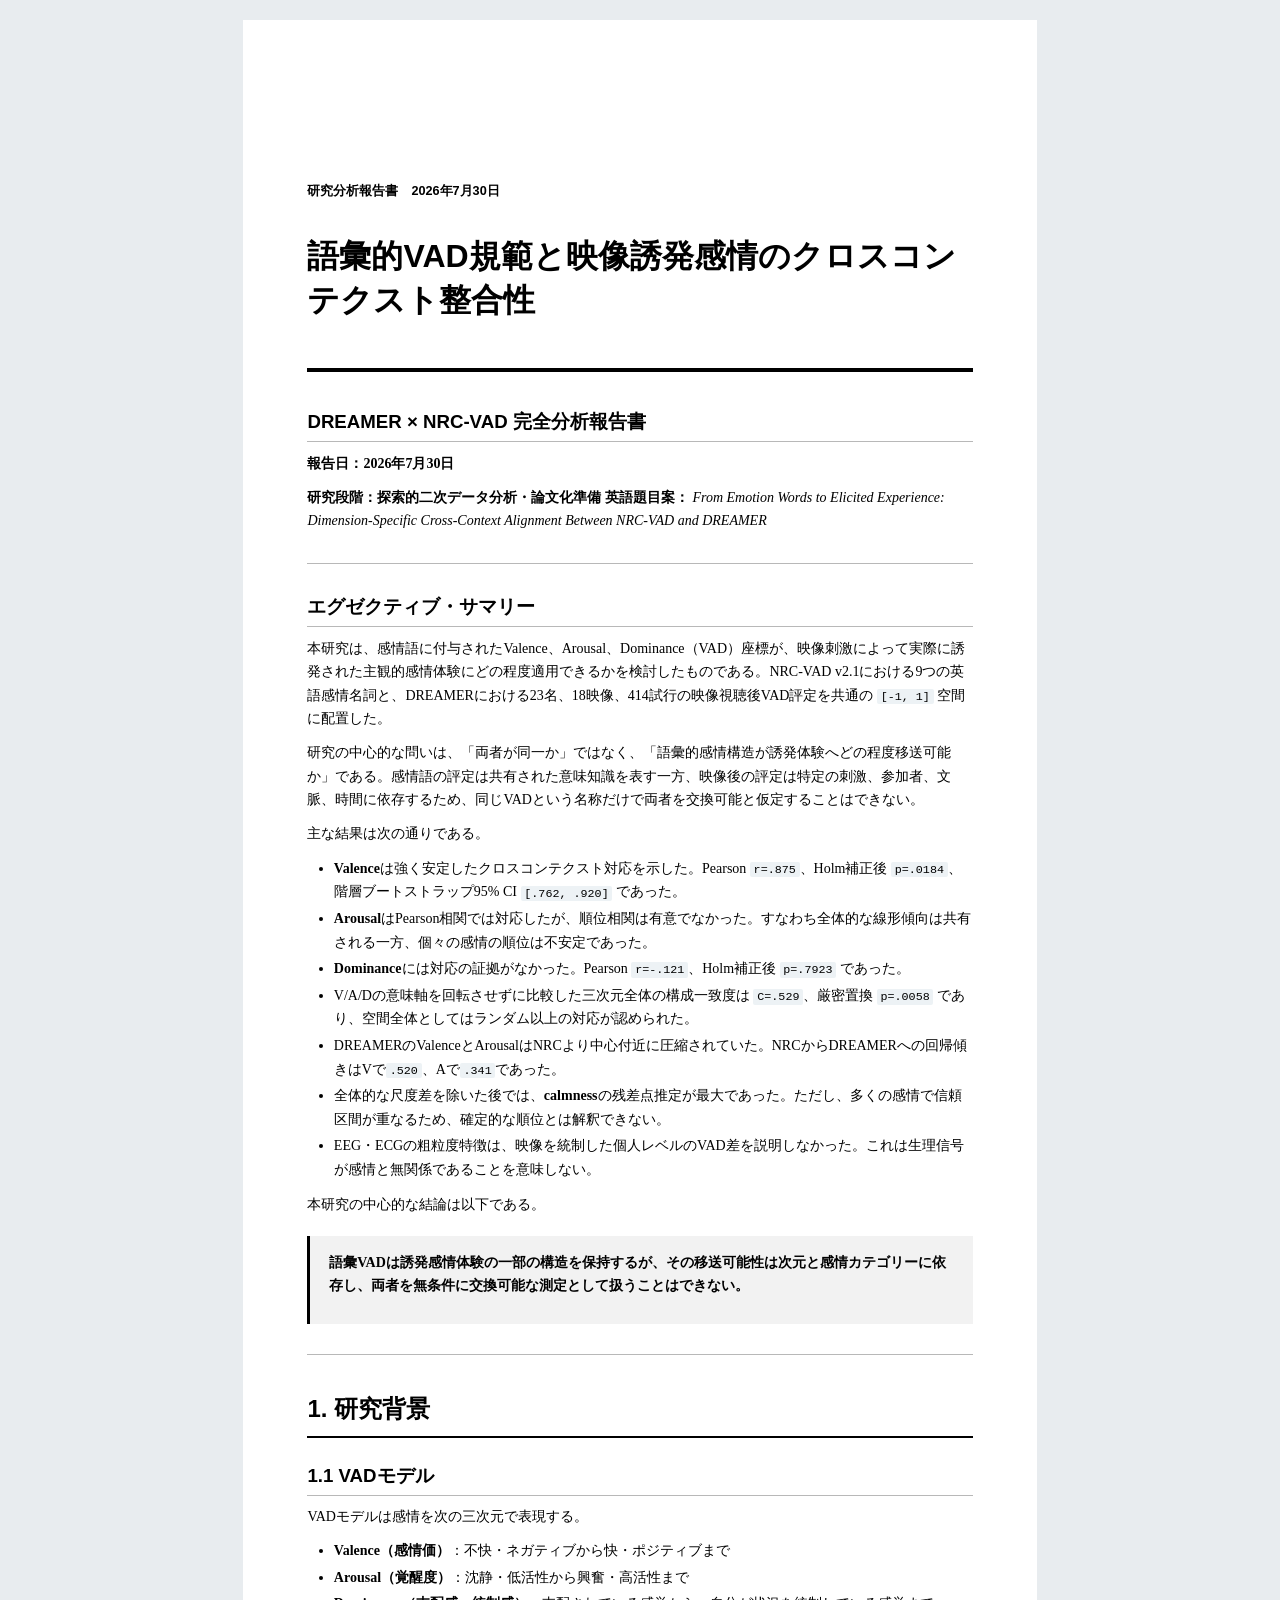
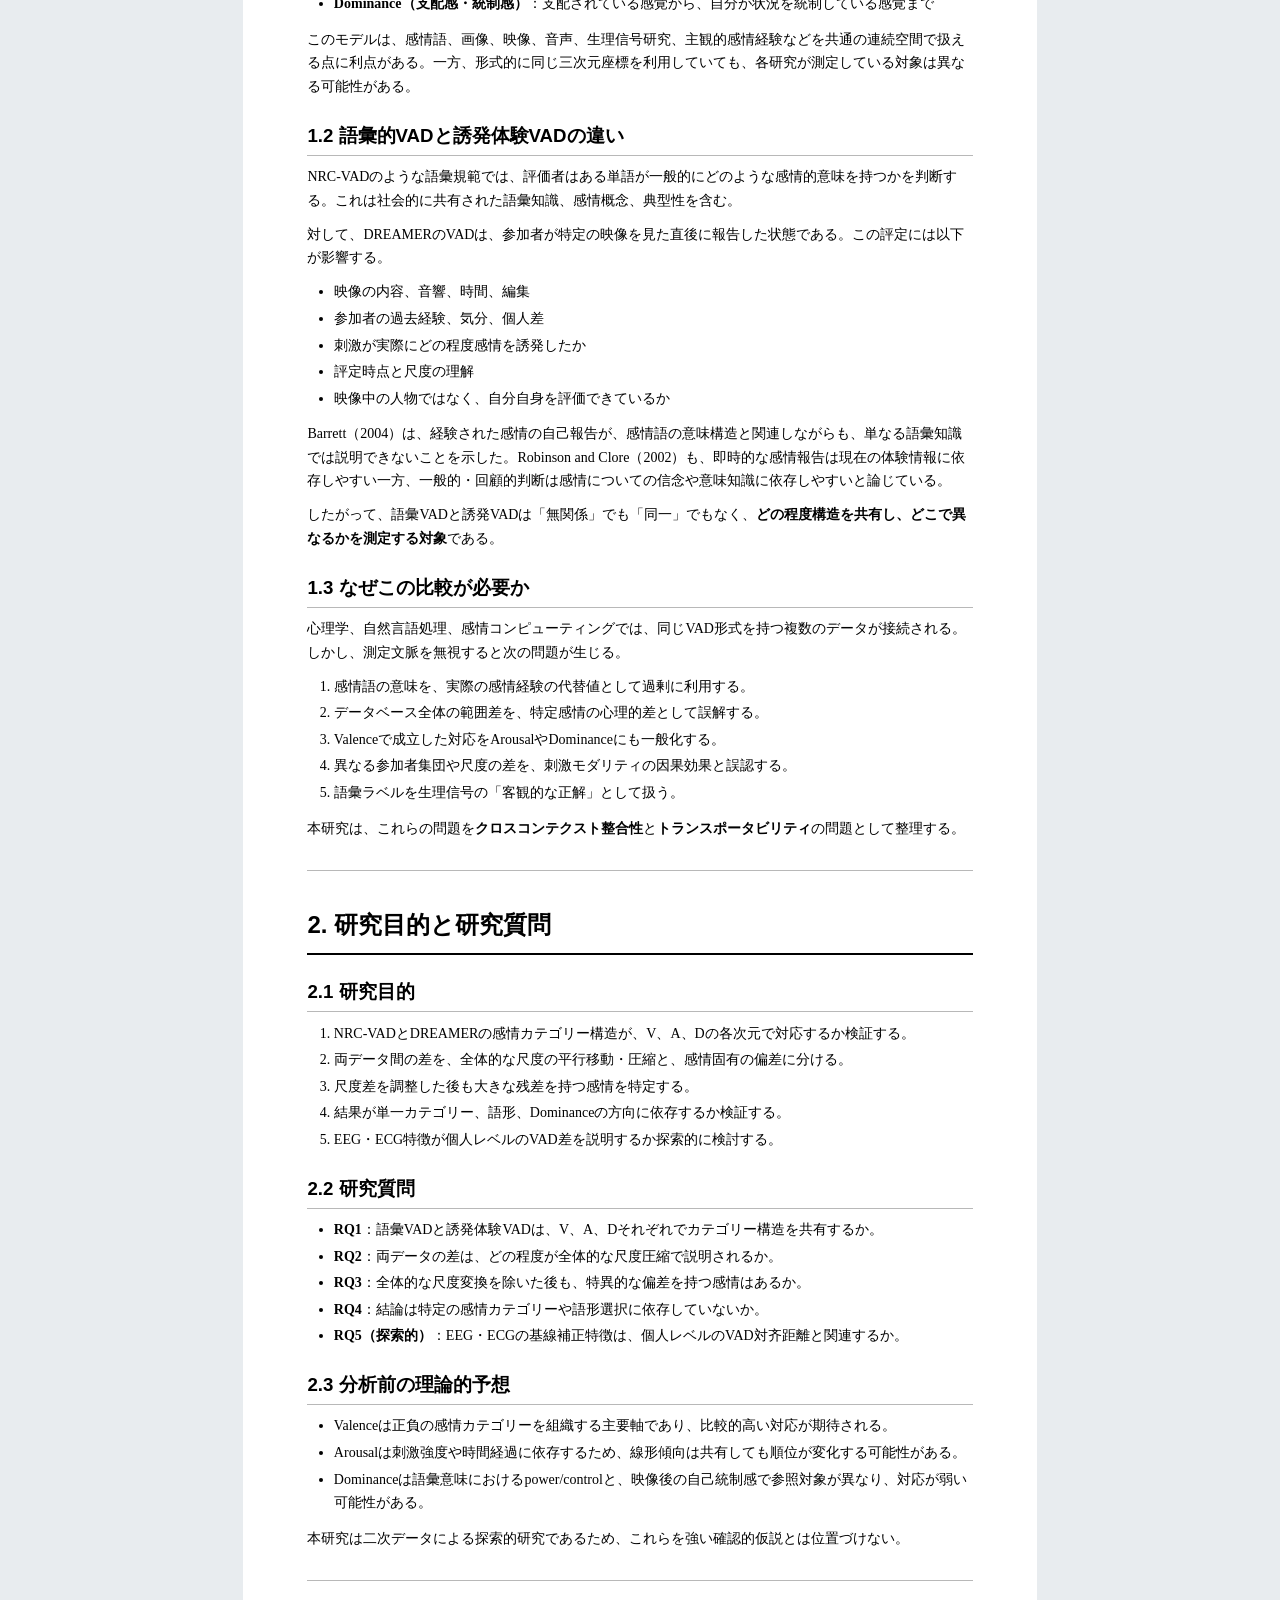
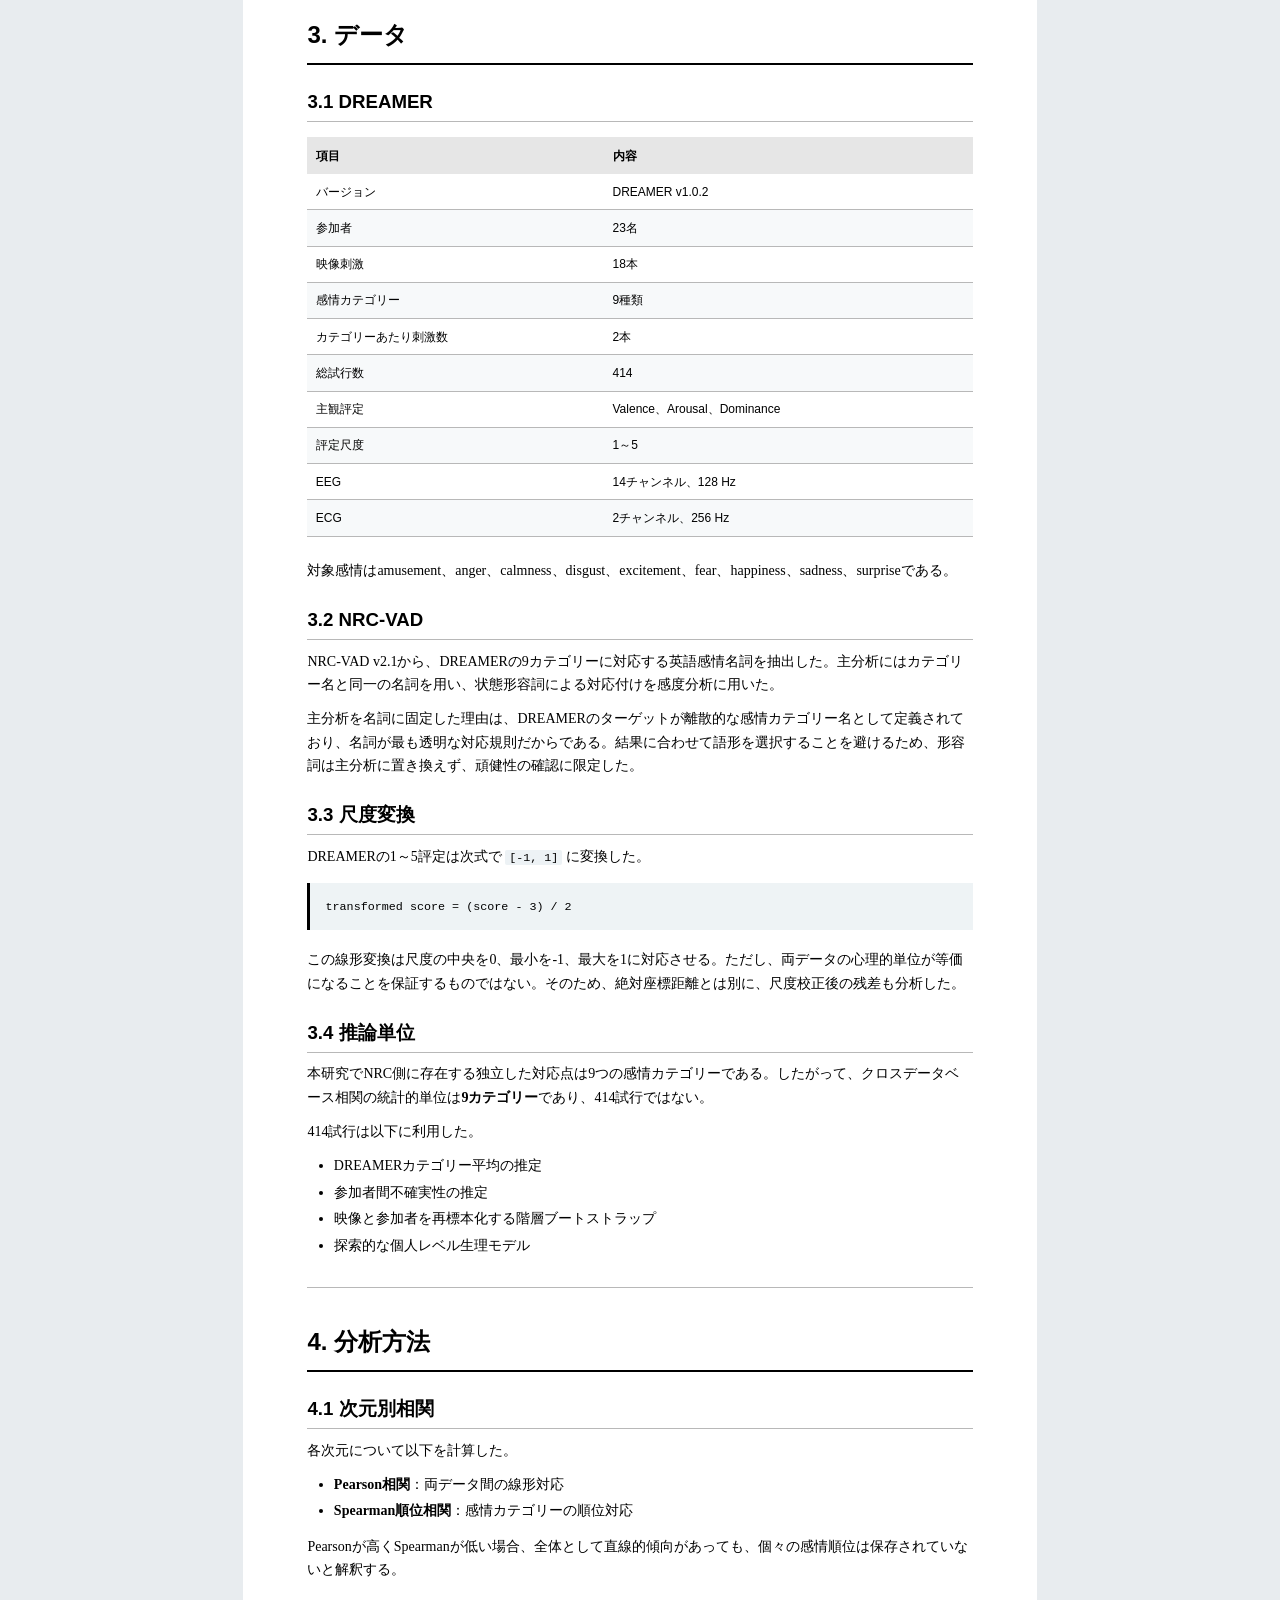
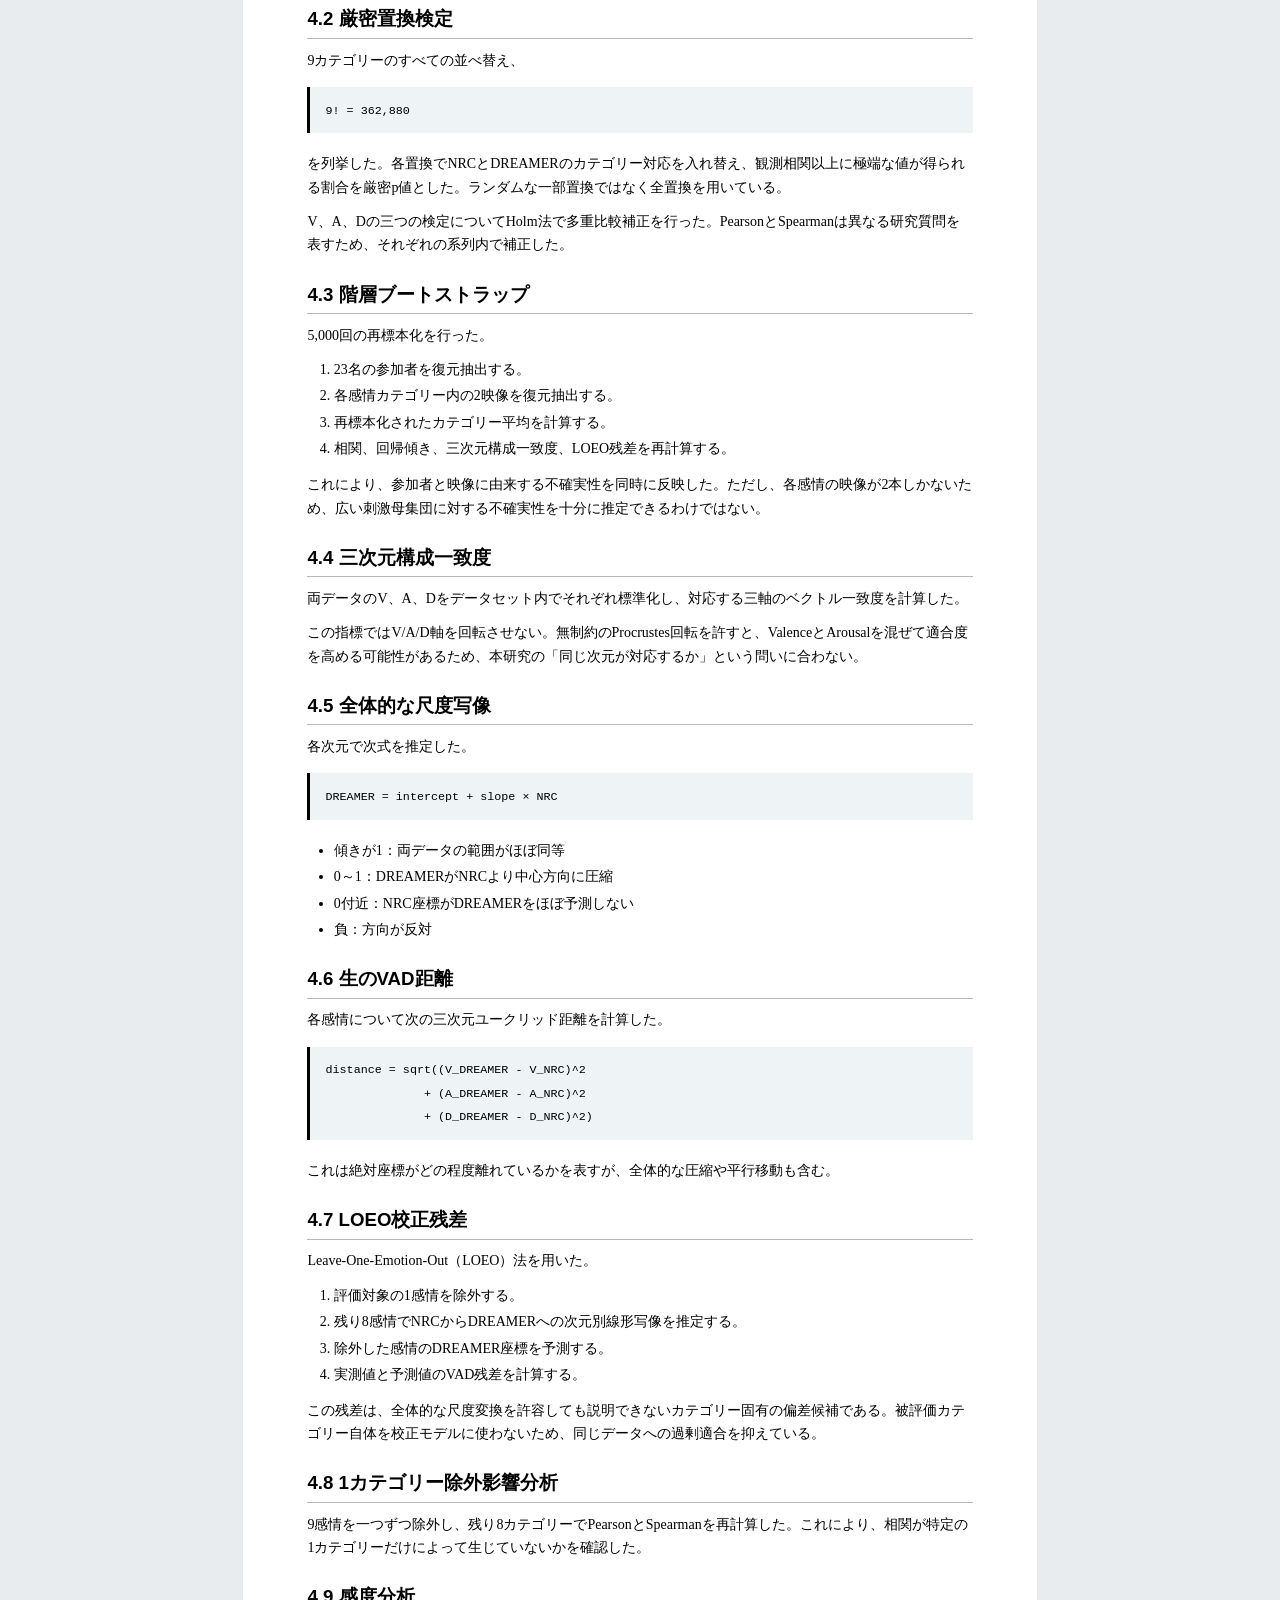
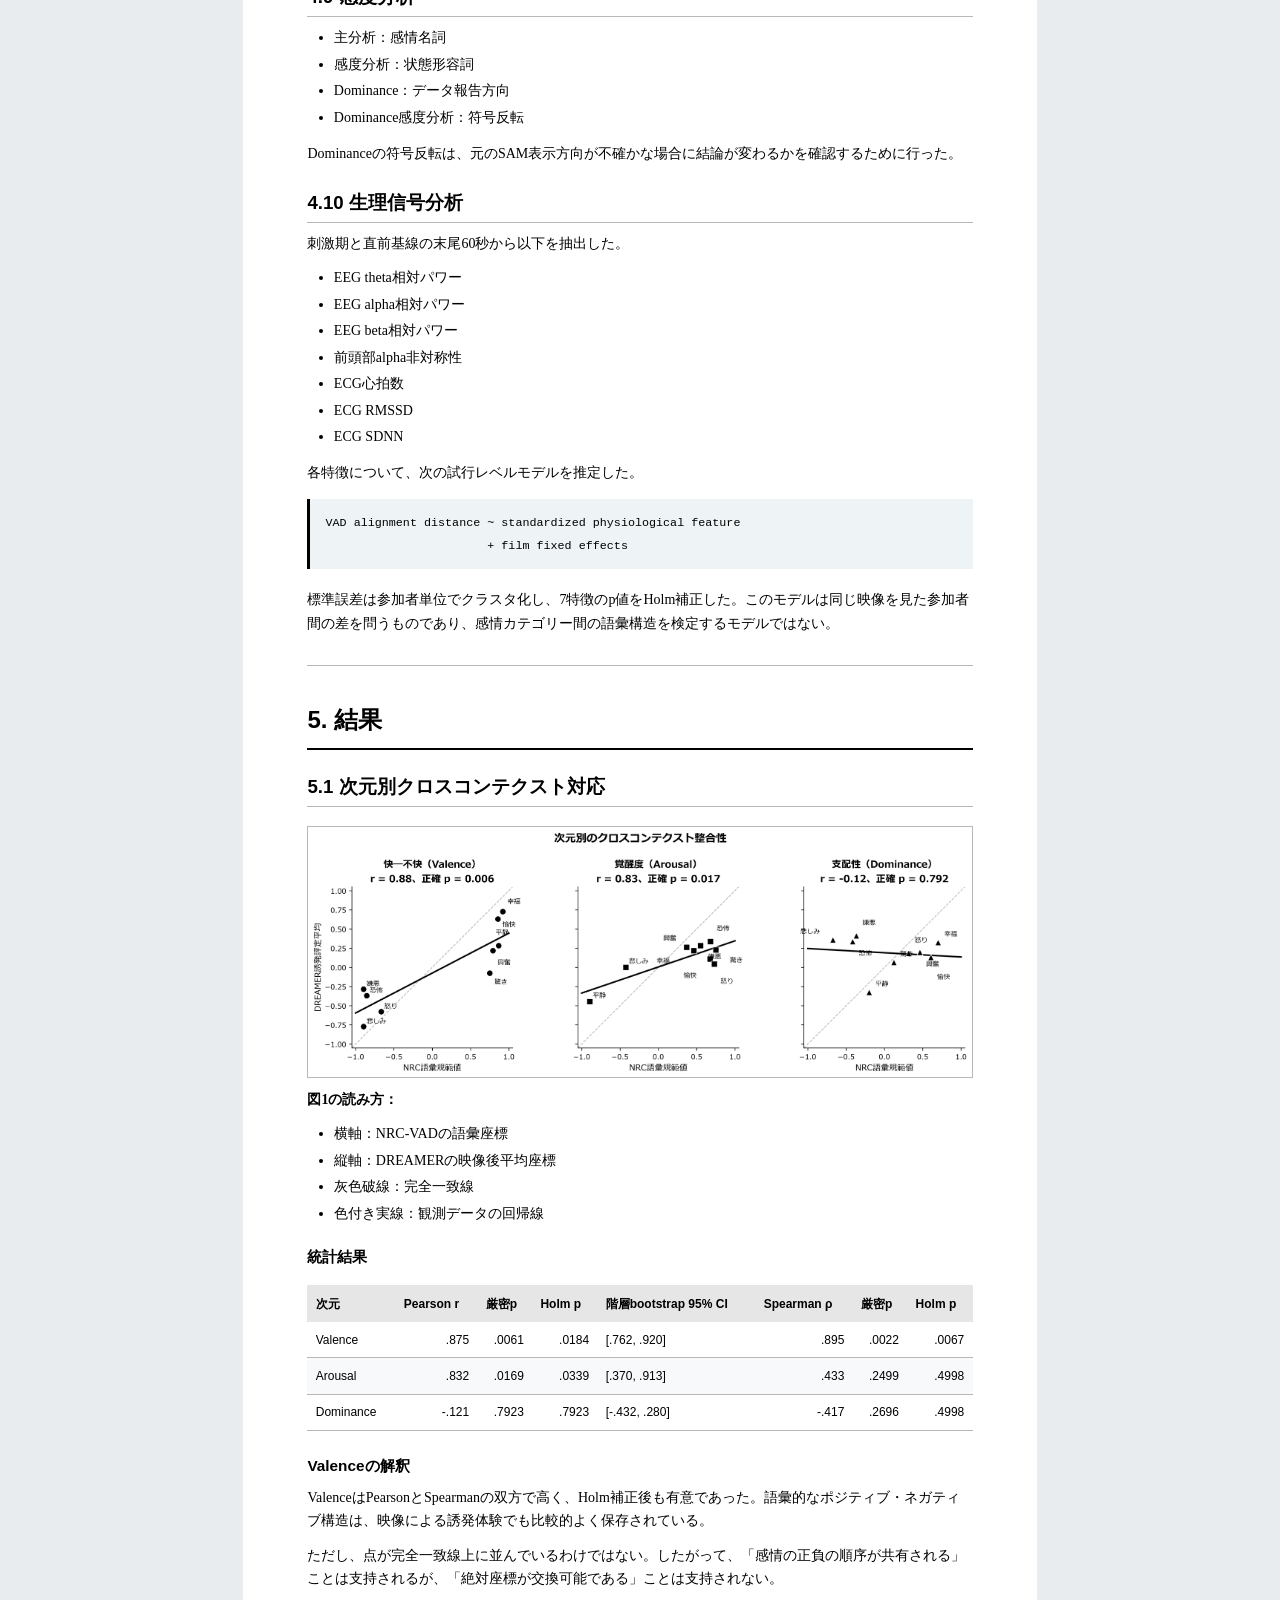
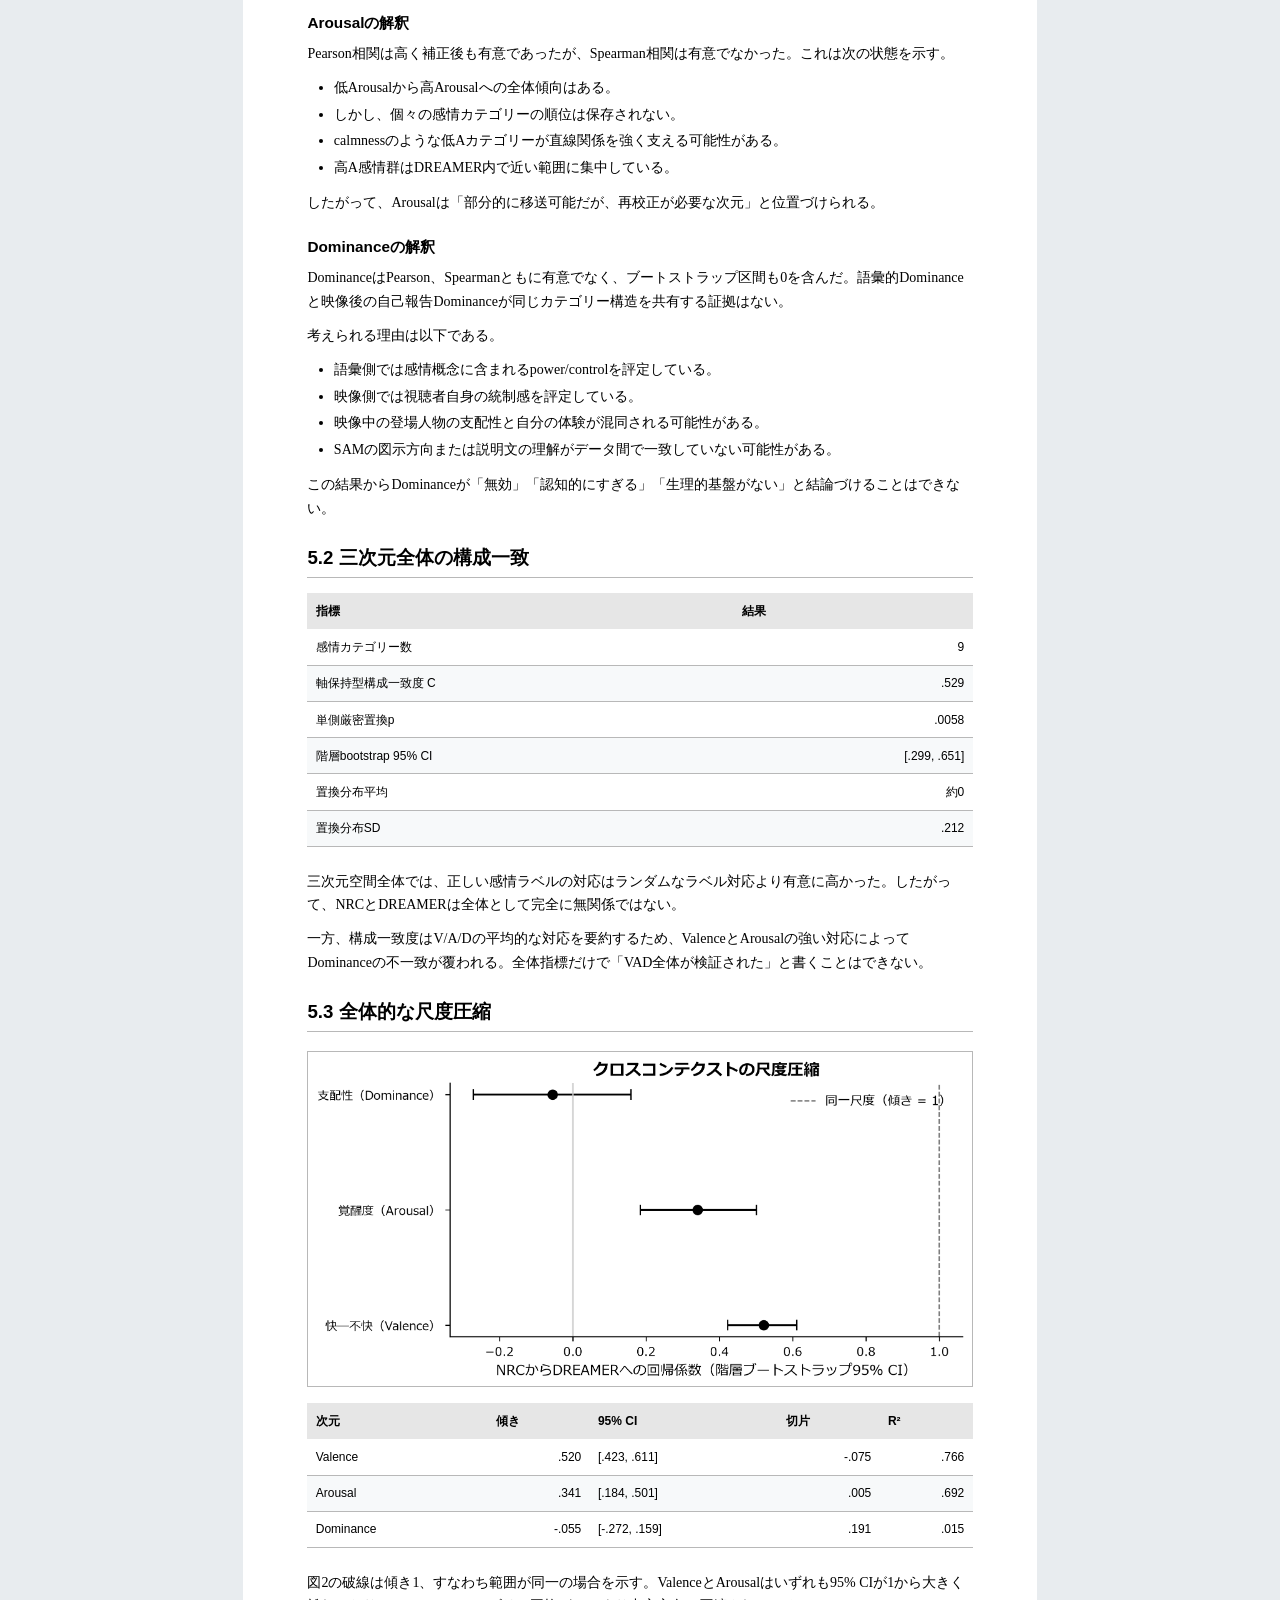
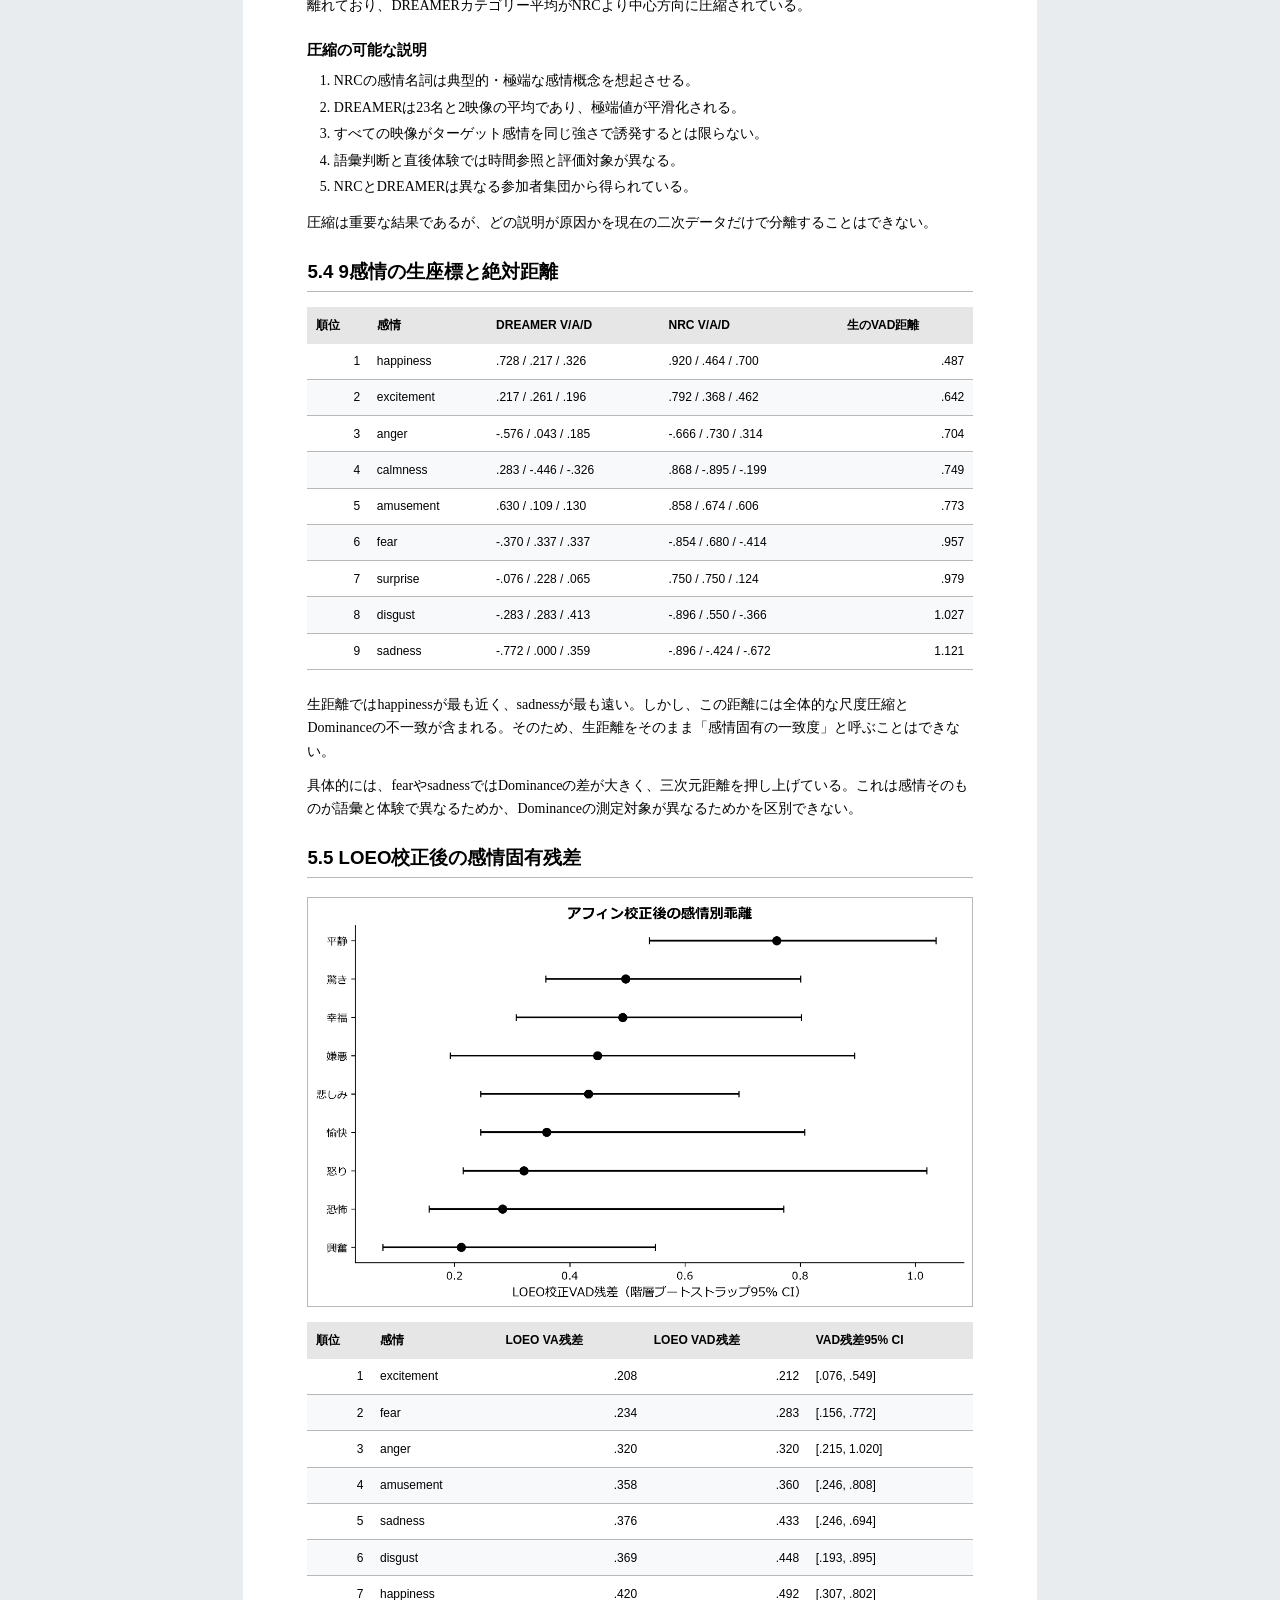
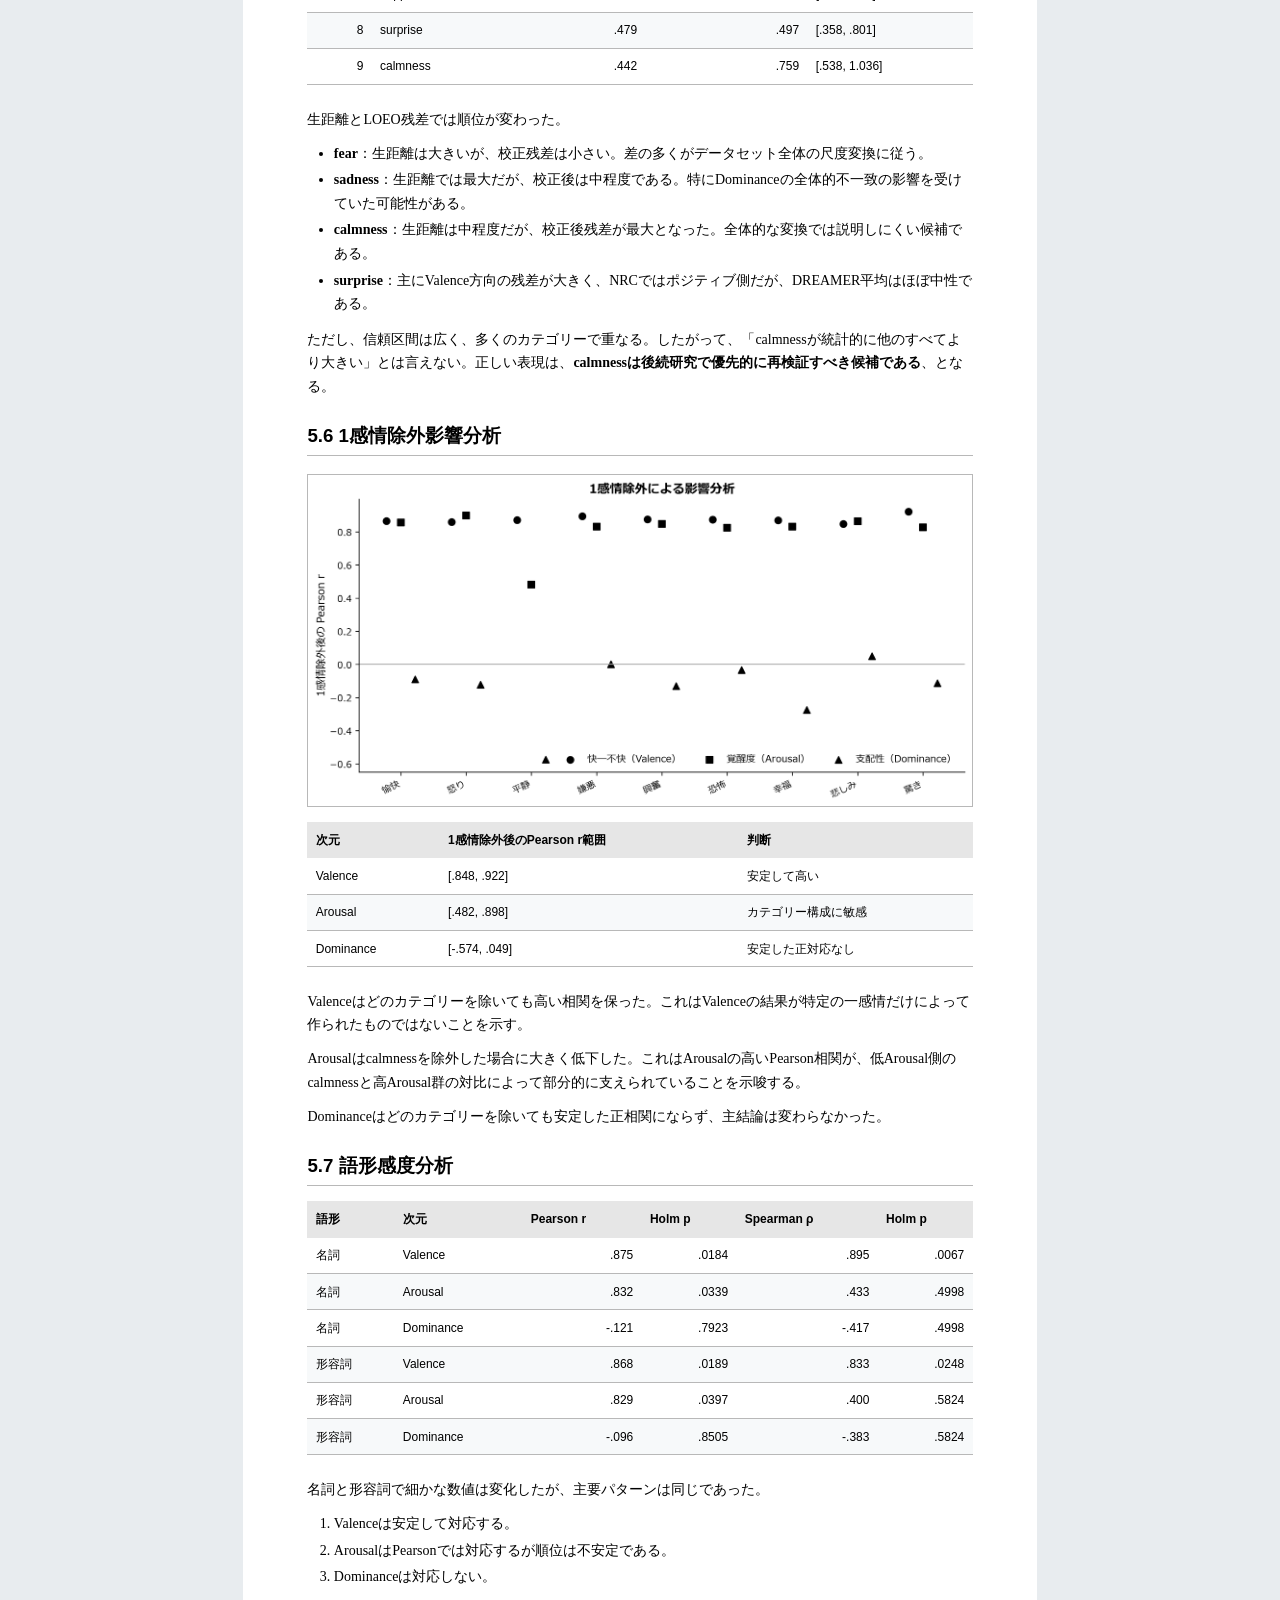
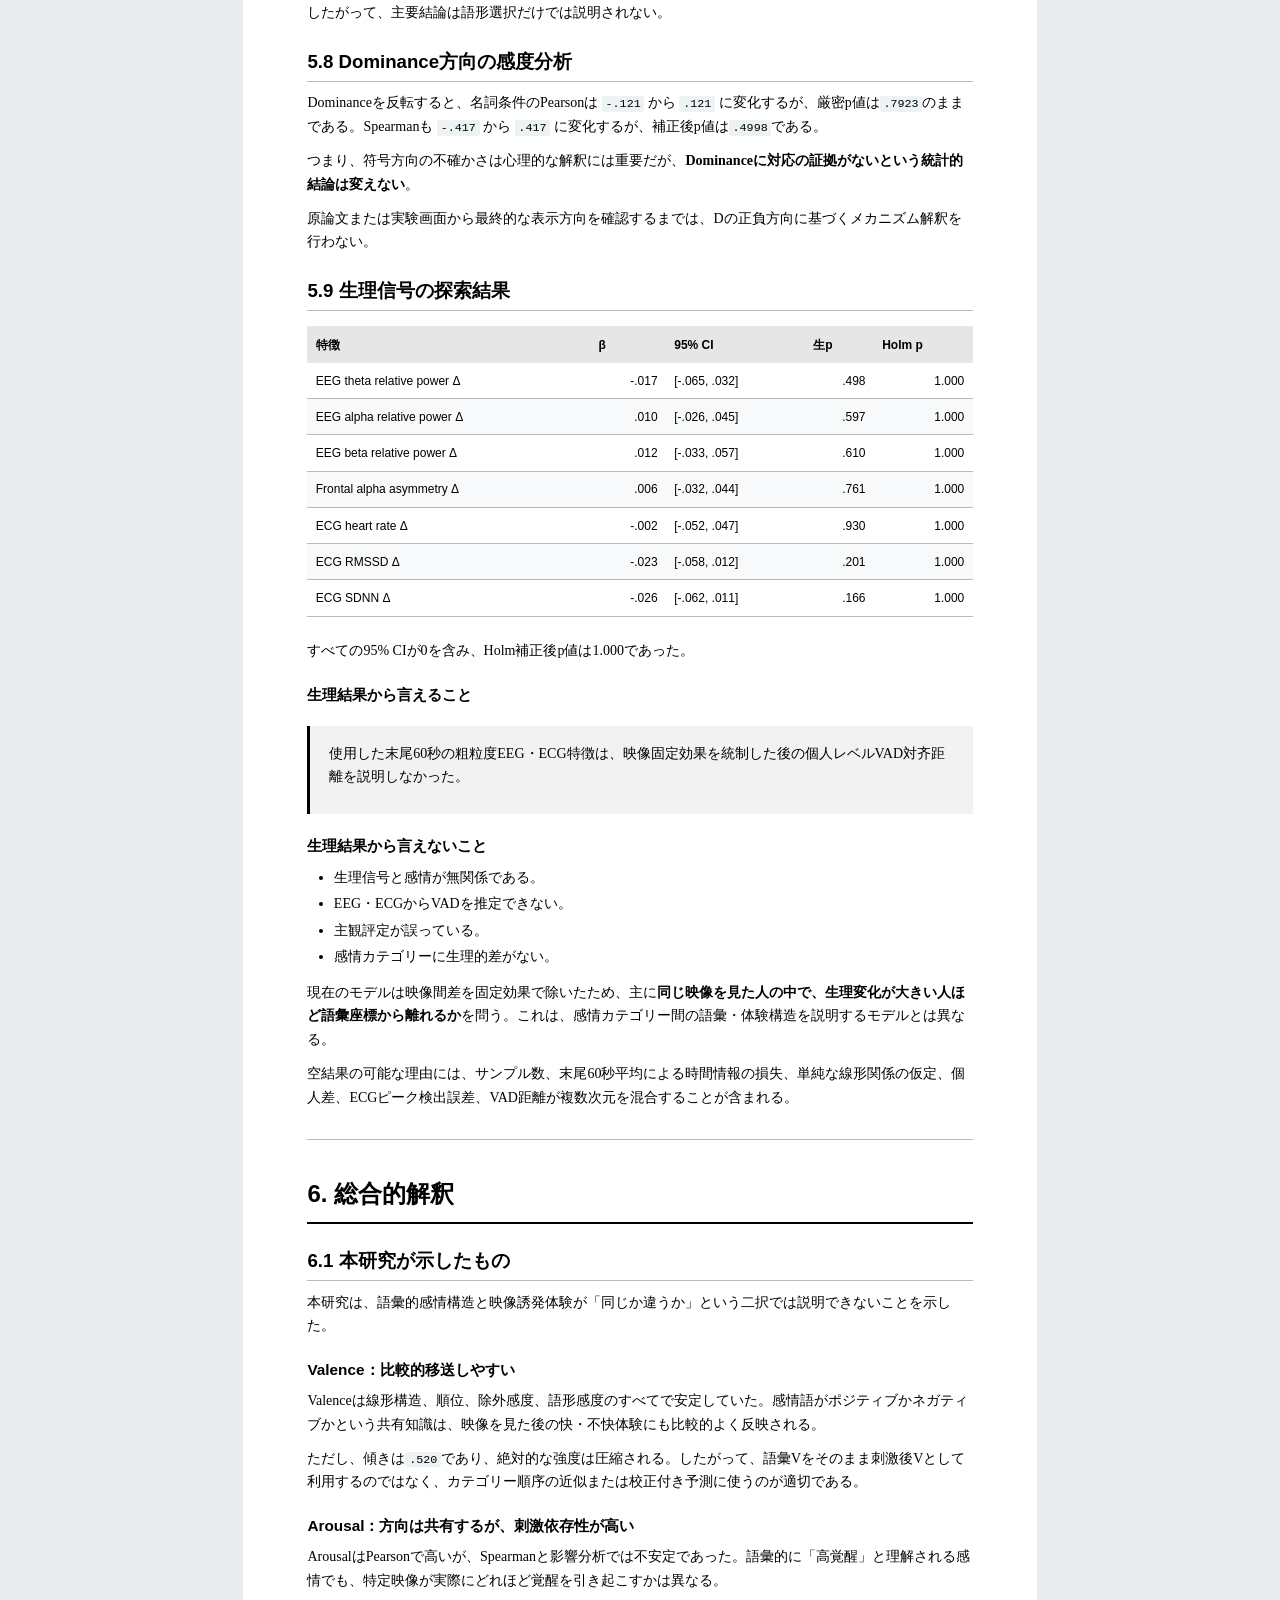
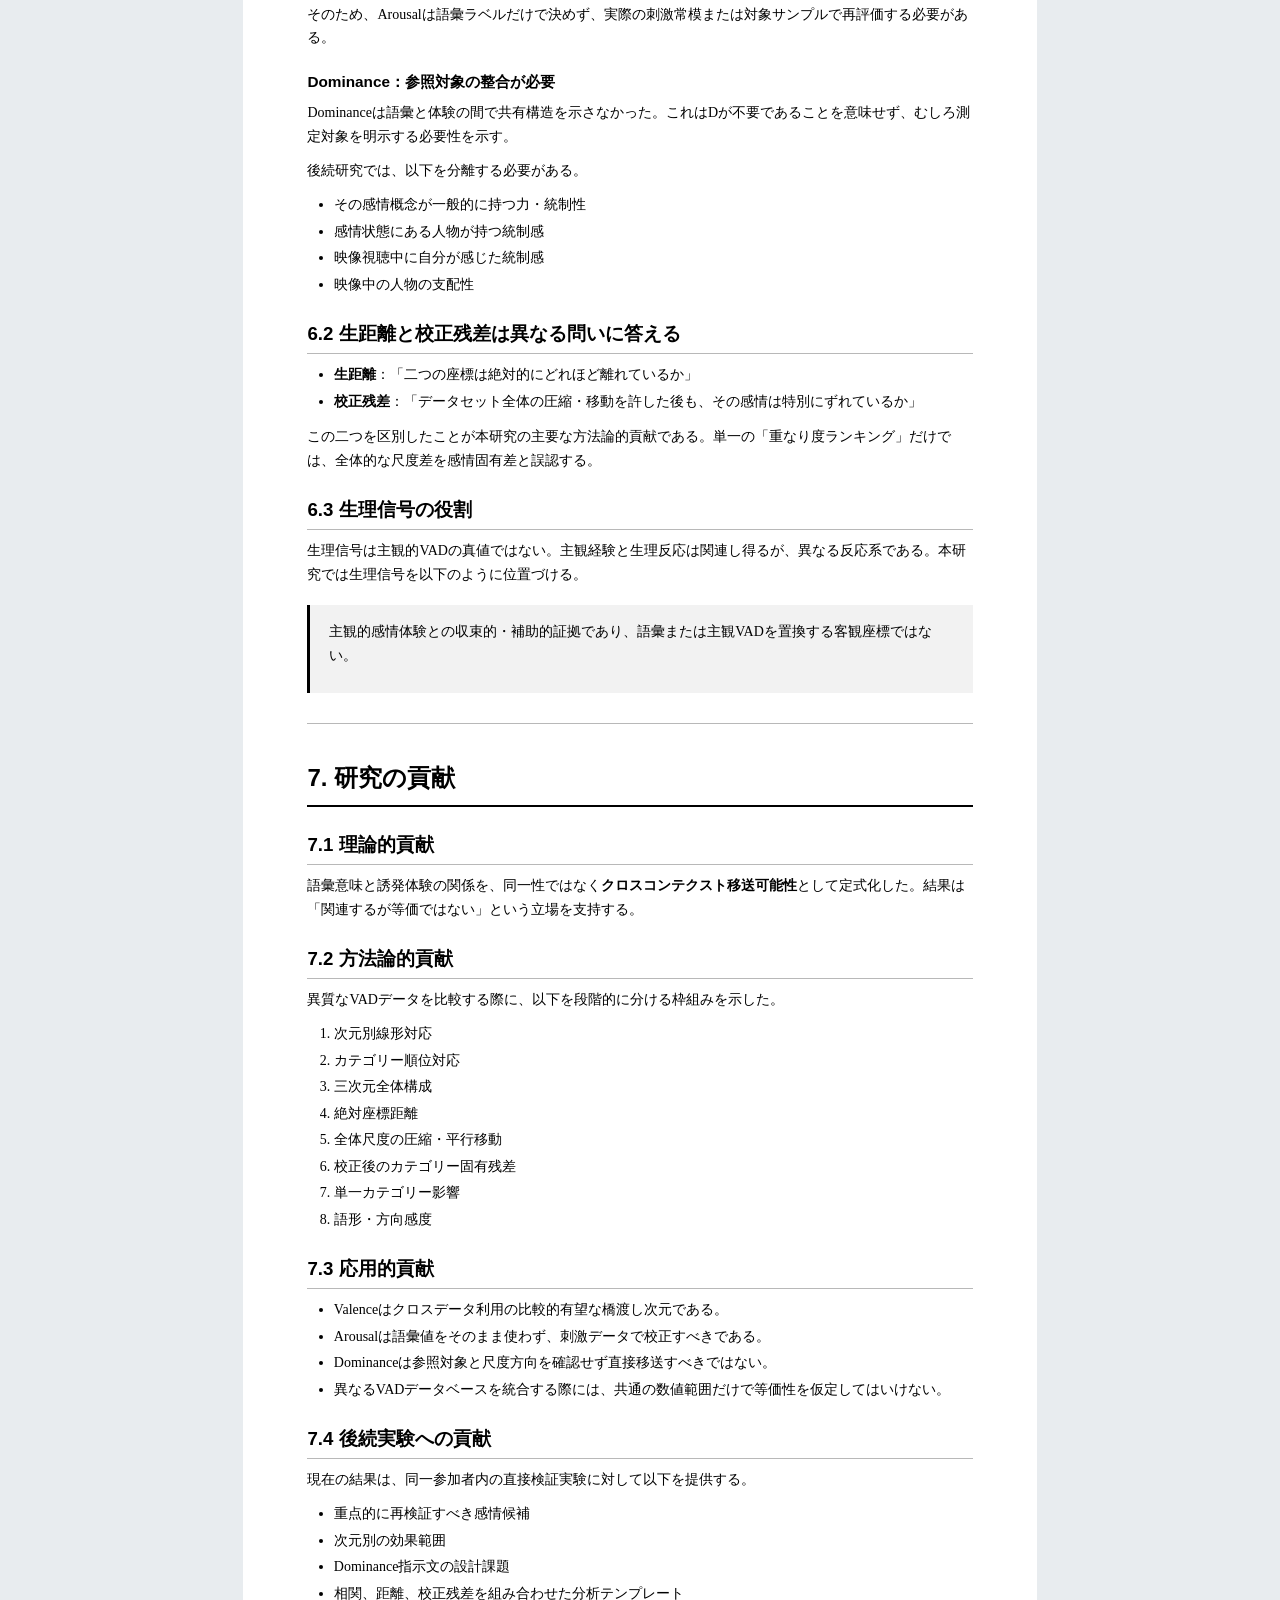
==== commit fe7a9065: "Restyle Japanese report in monochrome" ====
--- a/paper/DREAMER_NRC_完全分析報告_日本語.html
+++ b/paper/DREAMER_NRC_完全分析報告_日本語.html
@@ -6,16 +6,16 @@
 <title>DREAMER × NRC-VAD 完全分析報告書</title>
 <style>
   :root {
-    --ink:#18232d;
-    --muted:#586674;
-    --blue:#0b5f8a;
-    --teal:#087f6b;
-    --orange:#c75b18;
-    --line:#d6dde3;
-    --wash:#f3f7f9;
-    --dark:#263845;
-  }
-  @page { size:A4; margin:15mm 16mm 17mm; }
+    --ink:#000000;
+    --muted:#333333;
+    --blue:#000000;
+    --line:#b8b8b8;
+    --wash:#f2f2f2;
+    --dark:#000000;
+    --heading-font:"Noto Sans JP","Yu Gothic","Hiragino Sans","Meiryo",sans-serif;
+    --body-font:"Noto Serif JP","Yu Mincho","Hiragino Mincho ProN","MS PMincho",serif;
+  }
+  @page { size:A4; margin:16mm 17mm 17mm; }
   * { box-sizing:border-box; }
   html { background:#e8ecef; }
   body {
@@ -23,77 +23,88 @@
     margin:20px auto;
     padding:18mm 17mm;
     background:white;
-    color:var(--ink);
-    font-family:"Noto Sans CJK JP","Yu Gothic","Hiragino Kaku Gothic ProN","Meiryo",Arial,sans-serif;
-    font-size:10.2pt;
-    line-height:1.72;
+    color:#000000;
+    font-family:var(--body-font);
+    font-size:10.5pt;
+    line-height:1.68;
+    letter-spacing:0;
   }
   body > h1:first-of-type {
     margin:0 0 10mm;
     padding:25mm 0 12mm;
-    border-bottom:5px solid var(--blue);
-    font-size:27pt;
-    line-height:1.28;
-    color:var(--ink);
+    border-bottom:4px solid var(--blue);
+    font-family:var(--heading-font);
+    font-size:24pt;
+    line-height:1.38;
+    color:#000000;
   }
   body > h1:first-of-type::before {
-    content:"FULL ANALYSIS REPORT  •  2026.07.29";
+    content:"研究分析報告書　2026年7月30日";
     display:block;
     margin-bottom:9mm;
-    color:var(--orange);
-    font-size:9pt;
+    color:#000000;
+    font-family:var(--heading-font);
+    font-size:9.5pt;
     font-weight:700;
-    letter-spacing:1.2px;
+    letter-spacing:0;
   }
   h1 {
-    margin:12mm 0 5mm;
+    margin:10mm 0 4.5mm;
     padding-bottom:3mm;
-    border-bottom:3px solid var(--blue);
-    color:var(--blue);
-    font-size:20pt;
+    border-bottom:2px solid var(--blue);
+    color:#000000;
+    font-family:var(--heading-font);
+    font-size:18pt;
+    font-weight:700;
     line-height:1.35;
     break-before:page;
     break-after:avoid;
+    break-inside:avoid;
   }
   body > h1:first-of-type { break-before:avoid; }
   h2 {
-    margin:8mm 0 3mm;
+    margin:6.5mm 0 2.5mm;
     padding-bottom:1.5mm;
     border-bottom:1px solid var(--line);
-    color:var(--teal);
-    font-size:14.5pt;
+    color:#000000;
+    font-family:var(--heading-font);
+    font-size:14pt;
+    font-weight:700;
     line-height:1.4;
     break-after:avoid;
   }
   h3 {
-    margin:6mm 0 2mm;
-    color:var(--dark);
+    margin:5mm 0 1.8mm;
+    color:#000000;
+    font-family:var(--heading-font);
     font-size:11.5pt;
+    font-weight:700;
     break-after:avoid;
   }
-  p { margin:0 0 3.2mm; orphans:3; widows:3; }
-  strong { color:#101820; }
+  p { margin:0 0 2.8mm; orphans:3; widows:3; }
+  strong { color:#000000; }
   blockquote {
     margin:5mm 0;
     padding:4mm 5mm;
-    border-left:4px solid var(--orange);
+    border-left:3px solid var(--blue);
     background:var(--wash);
-    color:#20303d;
-    font-size:10.7pt;
-  }
-  ul, ol { margin:2mm 0 4mm; padding-left:7mm; }
-  li { margin:1.1mm 0; }
+    color:#000000;
+    font-size:10.5pt;
+  }
+  ul, ol { margin:1.8mm 0 3.2mm; padding-left:7mm; }
+  li { margin:.8mm 0; }
   table {
     width:100%;
     margin:4mm 0 6mm;
     border-collapse:collapse;
-    font-size:8.6pt;
+    font-family:var(--heading-font);
+    font-size:9pt;
     break-inside:avoid;
   }
   th {
     padding:2.2mm;
-    background:var(--dark);
-    color:white;
+    background:#e6e6e6;
+    color:#000000;
     text-align:left;
     font-weight:600;
   }
@@ -108,18 +119,18 @@
     border-radius:2px;
     background:#edf2f5;
     font-family:Consolas,"SFMono-Regular",monospace;
-    font-size:9pt;
+    font-size:8.8pt;
   }
   pre {
     margin:4mm 0 5mm;
     padding:3mm 4mm;
-    border-left:3px solid var(--teal);
+    border-left:3px solid var(--blue);
     background:#eef3f5;
     white-space:pre-wrap;
     break-inside:avoid;
   }
   pre code { padding:0; background:transparent; }
-  a { color:var(--blue); text-decoration:none; word-break:break-all; }
+  a { color:#000000; text-decoration:underline; word-break:break-all; }
   img {
     display:block;
     width:100%;
@@ -142,7 +153,7 @@
 <body>
 <h1>語彙的VAD規範と映像誘発感情のクロスコンテクスト整合性</h1>
 <h2>DREAMER × NRC-VAD 完全分析報告書</h2>
-<p><strong>報告日：2026年7月29日</strong></p>
+<p><strong>報告日：2026年7月30日</strong></p>
 <p><strong>研究段階：探索的二次データ分析・論文化準備</strong>
 <strong>英語題目案：</strong> <em>From Emotion Words to Elicited Experience: Dimension-Specific Cross-Context Alignment Between NRC-VAD and DREAMER</em></p>
 <hr>
@@ -371,7 +382,7 @@
 <hr>
 <h1>5. 結果</h1>
 <h2>5.1 次元別クロスコンテクスト対応</h2>
-<p><img src="[data-uri]